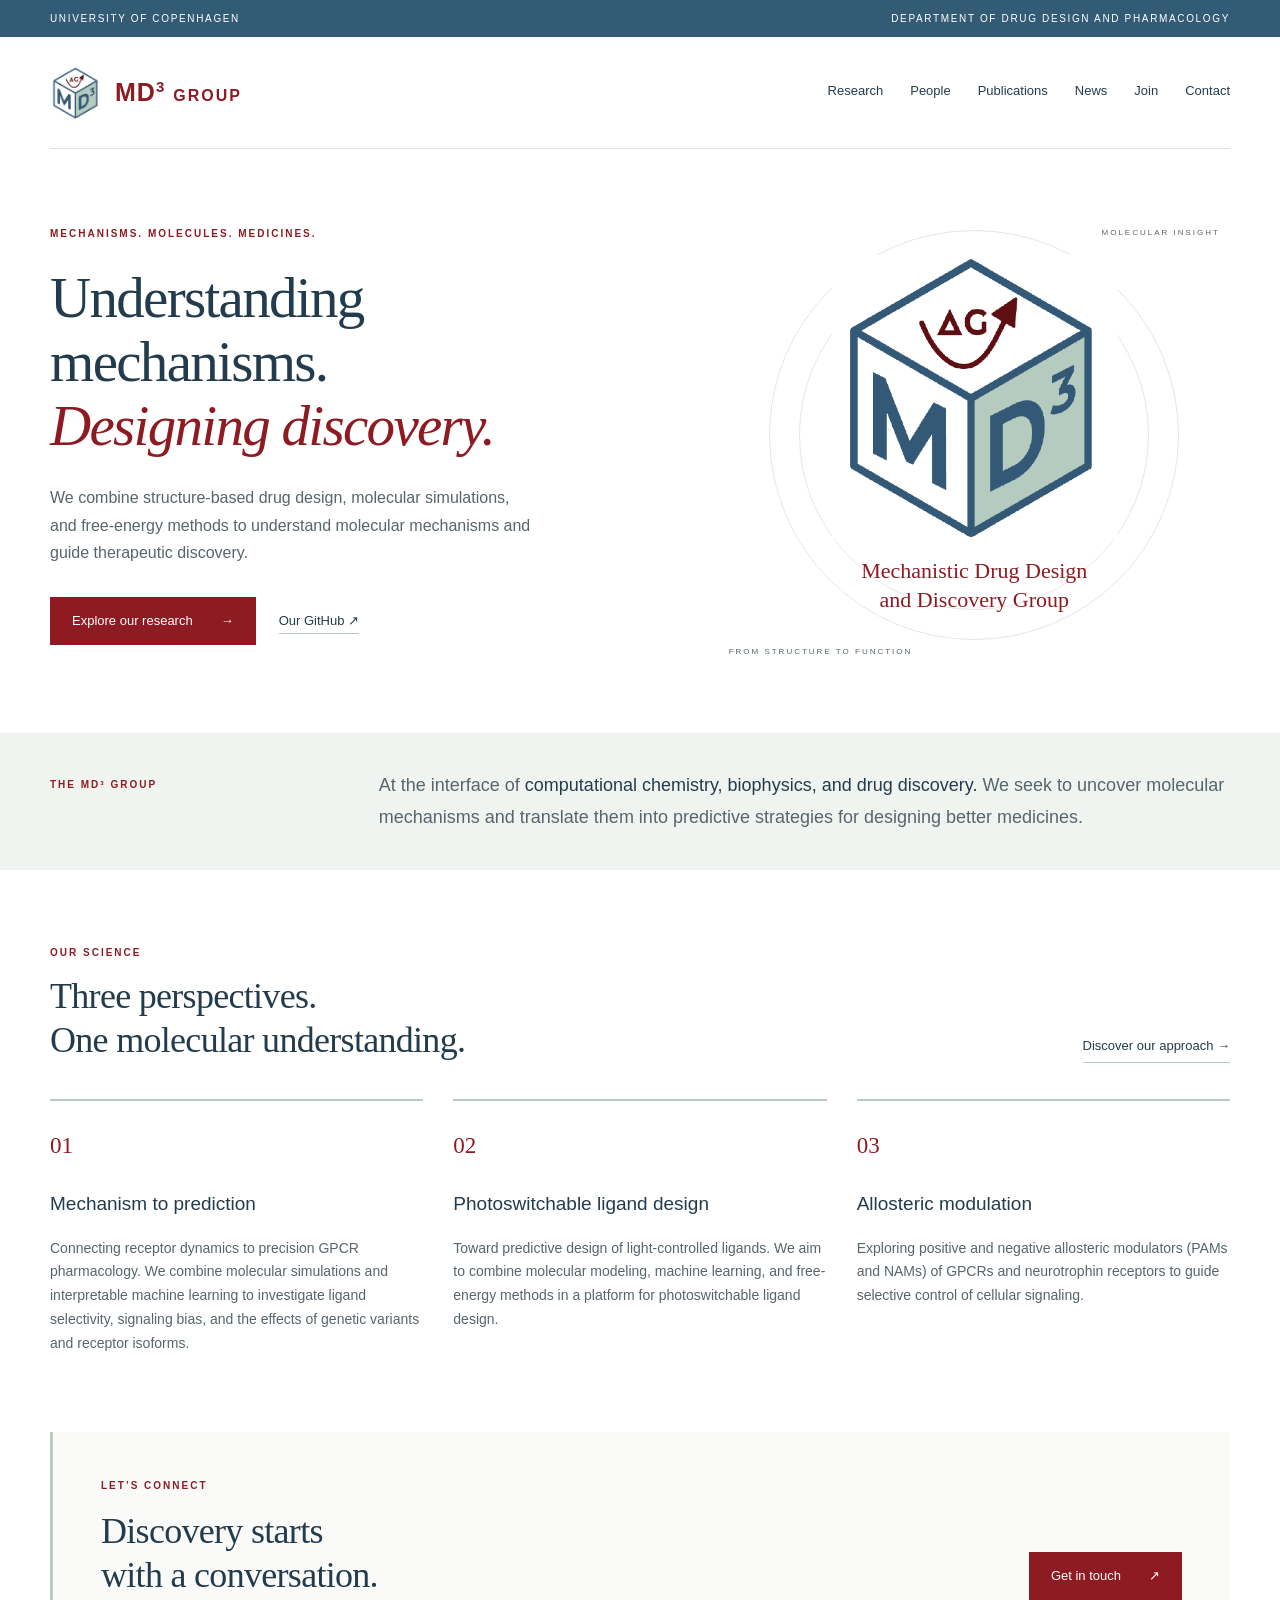
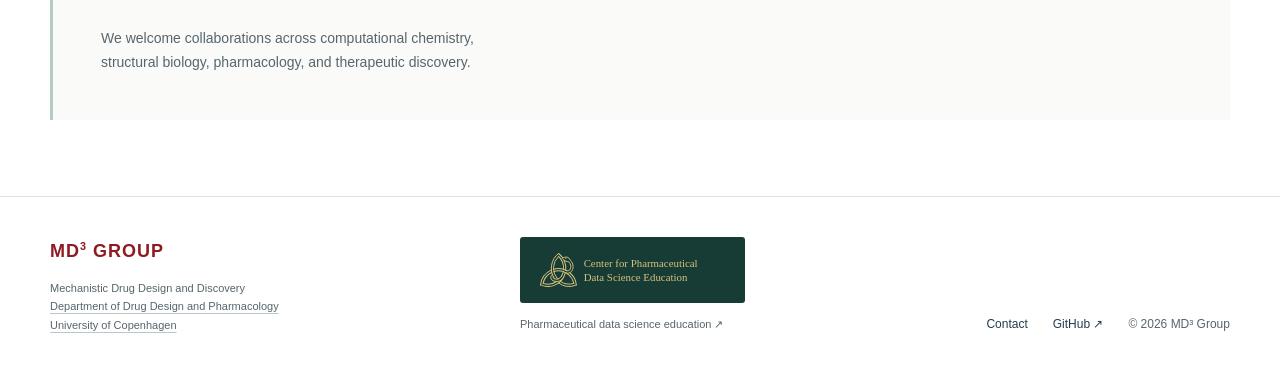
==== site/index.html @ 8dece1d6 "Initial commit" ====
<!doctype html>
<html lang="en"><head><meta charset="utf-8"><meta name="viewport" content="width=device-width, initial-scale=1">
<title>Home | MD³ Group</title><meta name="description" content="We combine structure-based drug design, molecular simulations, and free-energy methods to understand molecular mechanisms and guide therapeutic discovery.">
<meta name="theme-color" content="#345b76"><meta property="og:title" content="Home | MD³ Group"><meta property="og:description" content="We combine structure-based drug design, molecular simulations, and free-energy methods to understand molecular mechanisms and guide therapeutic discovery.">
<link rel="icon" href="assets/md3-logo.png"><link rel="stylesheet" href="assets/style.css"><script defer src="assets/main.js"></script></head>
<body><a class="skip" href="#main">Skip to content</a><div class="institution-bar"><div class="container"><a href="https://www.ku.dk/en">UNIVERSITY OF COPENHAGEN</a> <span><a href="https://drug.ku.dk/">DEPARTMENT OF DRUG DESIGN AND PHARMACOLOGY</a></span></div></div>
<header class="container header"><a class="brand" href="index.html" aria-label="MD³ Group home"><img src="assets/md3-logo.png" width="52" height="52" alt=""><span>MD<sup>3</sup> <b>GROUP</b></span></a>
<button class="menu-toggle" aria-expanded="false" aria-controls="navigation">Menu <span aria-hidden="true">☰</span></button><nav id="navigation" aria-label="Main navigation"><a href="research.html" >Research</a><a href="people.html" >People</a><a href="publications.html" >Publications</a><a href="news.html" >News</a><a href="join.html" >Join</a><a href="contact.html" >Contact</a></nav></header>
<main id="main"><section class="container hero"><div class="hero-copy"><p class="eyebrow">MECHANISMS. MOLECULES. MEDICINES.</p><h1>Understanding<br>mechanisms.<br><em>Designing discovery.</em></h1><p class="hero-description">We combine structure-based drug design, molecular simulations, and free-energy methods to understand molecular mechanisms and guide therapeutic discovery.</p><a class="button" href="research.html">Explore our research <span aria-hidden="true">→</span></a><a class="text-link" href="https://github.com/mdcubed">Our GitHub ↗</a></div><figure class="hero-art"><div class="orbit orbit-one"></div><div class="orbit orbit-two"></div><span class="art-label top-label">MOLECULAR INSIGHT</span><img src="assets/md3-logo.png" alt="MD³ cube logo with a free-energy curve" width="460" height="460"><figcaption>Mechanistic Drug Design<br>and Discovery Group</figcaption><span class="art-label bottom-label">FROM STRUCTURE TO FUNCTION</span></figure></section>
<section class="about-strip"><div class="container about-inner"><p class="eyebrow">THE MD³ GROUP</p><p>At the interface of <strong>computational chemistry, biophysics, and drug discovery.</strong> We seek to uncover molecular mechanisms and translate them into predictive strategies for designing better medicines.</p></div></section>
<section class="container section"><div class="section-heading"><div><p class="eyebrow">OUR SCIENCE</p><h2>Three perspectives.<br>One molecular understanding.</h2></div><a class="text-link" href="research.html">Discover our approach →</a></div><div class="research-grid"><article class="research-card"><span class="number">01</span><h3>Mechanism to prediction</h3><p>Connecting receptor dynamics to precision GPCR pharmacology. We combine molecular simulations and interpretable machine learning to investigate ligand selectivity, signaling bias, and the effects of genetic variants and receptor isoforms.</p></article><article class="research-card"><span class="number">02</span><h3>Photoswitchable ligand design</h3><p>Toward predictive design of light-controlled ligands. We aim to combine molecular modeling, machine learning, and free-energy methods in a platform for photoswitchable ligand design.</p></article><article class="research-card"><span class="number">03</span><h3>Allosteric modulation</h3><p>Exploring positive and negative allosteric modulators (PAMs and NAMs) of GPCRs and neurotrophin receptors to guide selective control of cellular signaling.</p></article></div></section>
<section class="container collaboration"><div><p class="eyebrow">LET’S CONNECT</p><h2>Discovery starts<br>with a conversation.</h2><p>We welcome collaborations across computational chemistry,<br class="desktop"> structural biology, pharmacology, and therapeutic discovery.</p></div><a class="button" href="mailto:mdcubed.ucph@gmail.com">Get in touch <span aria-hidden="true">↗</span></a></section></main><footer><div class="container footer-inner"><div><a class="footer-brand" href="index.html">MD<sup>3</sup> GROUP</a><p>Mechanistic Drug Design and Discovery<br><a href="https://drug.ku.dk/">Department of Drug Design and Pharmacology</a><br><a href="https://www.ku.dk/en">University of Copenhagen</a></p></div><div class="footer-community"><a class="cpdse-logo" href="https://cpdse.dk/"><img src="assets/cpdse-logo.svg" alt="CPDSE — Center for Pharmaceutical Data Science Education" loading="lazy"></a><a class="community-link" href="https://cpdse.dk/">Pharmaceutical data science education ↗</a></div><div class="footer-links"><a href="contact.html">Contact</a><a href="https://github.com/mdcubed">GitHub ↗</a><span>© 2026 MD³ Group</span></div></div></footer></body></html>
---- site/assets/style.css ----
:root{--navy:#345b76;--ink:#233c4d;--red:#8e1b22;--sage:#b6cbc1;--paper:#fafbf9;--muted:#57656c;--line:#dce2de}*{box-sizing:border-box}body{margin:0;color:var(--ink);background:#fff;font-family:Arial,Helvetica,sans-serif;font-size:16px;line-height:1.7}a{color:inherit;text-decoration:none}a:hover{color:var(--red)}a:focus-visible,button:focus-visible{outline:3px solid var(--red);outline-offset:5px}.container{width:min(1180px,calc(100% - 96px));margin:auto}.institution-bar{background:var(--navy);color:white;font-size:10px;letter-spacing:1.65px;padding:10px 0}.institution-bar .container{display:flex;justify-content:space-between}.header{display:flex;align-items:center;justify-content:space-between;min-height:112px;border-bottom:1px solid var(--line);gap:30px}.brand{display:flex;align-items:center;gap:13px;white-space:nowrap}.brand img{object-fit:contain}.brand span{font-size:25px;font-weight:700;letter-spacing:1px;color:var(--red)}.brand b{font-size:16px;letter-spacing:2px}sup{font-size:.6em}nav{display:flex;gap:27px;font-size:13px}nav a{padding:12px 0;border-bottom:2px solid transparent}nav a[aria-current=page]{border-color:var(--red);color:var(--red)}.menu-toggle{display:none}.hero{display:grid;grid-template-columns:1.2fr 1fr;align-items:center;gap:55px;padding-top:76px;padding-bottom:88px}.eyebrow{font-size:10px;font-weight:700;letter-spacing:2px;color:var(--red);text-transform:uppercase;margin:0 0 24px}h1,h2,h3,p{margin-top:0}h1{font-family:Georgia,'Times New Roman',serif;font-weight:400;line-height:1.12;font-size:57px;letter-spacing:-1.7px;margin-bottom:27px}h1 em{color:var(--red);font-weight:400}h2{font-family:Georgia,'Times New Roman',serif;font-weight:400;font-size:36px;line-height:1.22;letter-spacing:-.7px}h3{font-size:19px;line-height:1.4;font-weight:500}.hero-description{color:var(--muted);font-size:16px;max-width:490px;margin-bottom:31px}.button{display:inline-flex;align-items:center;justify-content:space-between;gap:28px;padding:13px 22px;background:var(--red);color:white;font-size:13px}.button:hover{background:#6f1319;color:#fff}.text-link{font-size:13px;border-bottom:1px solid var(--sage);padding-bottom:5px}.hero .text-link{margin-left:23px}.hero-art{margin:0;min-height:418px;position:relative;text-align:center;display:flex;flex-direction:column;align-items:center;justify-content:center}.hero-art img{width:285px;height:285px;object-fit:contain;z-index:1}.hero-art figcaption{font-family:Georgia,serif;color:var(--red);font-size:22px;line-height:1.3;margin-top:17px;z-index:1}.orbit{position:absolute;border:1px solid #e2e9e5;border-radius:50%;width:410px;height:410px;z-index:-1}.orbit-two{width:350px;height:350px}.art-label{position:absolute;font-size:8px;letter-spacing:2px;color:var(--muted);background:white;padding:0 10px}.top-label{top:0;right:0}.bottom-label{bottom:-15px;left:0}.about-strip{background:#f0f4f1;border-top:1px solid #e9eeea;border-bottom:1px solid #e9eeea}.about-inner{display:grid;grid-template-columns:1fr 3fr;gap:45px;padding-top:36px;padding-bottom:36px;align-items:start}.about-inner .eyebrow{margin-top:6px;margin-bottom:0}.about-inner>p:last-child{margin:0;font-size:18px;line-height:1.75;color:var(--muted)}.about-inner strong{font-weight:500;color:var(--ink)}.section{padding-top:74px;padding-bottom:76px}.section-heading{display:flex;align-items:end;justify-content:space-between;gap:30px;margin-bottom:36px}.section-heading h2{margin-bottom:0}.section-heading .eyebrow{margin-bottom:14px}.research-grid{display:grid;grid-template-columns:repeat(3,1fr);gap:30px}.research-card{padding:25px 0 0;border-top:2px solid var(--sage)}.number{display:block;font-family:Georgia,serif;color:var(--red);font-size:23px;margin-bottom:26px}.research-card p{font-size:14px;color:var(--muted);margin-bottom:0}.collaboration{background:var(--paper);padding:45px 48px;display:flex;align-items:center;justify-content:space-between;gap:30px;margin-bottom:76px;border-left:3px solid var(--sage)}.collaboration .eyebrow{margin-bottom:16px}.collaboration p:last-child{font-size:14px;color:var(--muted);margin-bottom:0}.collaboration .button{flex-shrink:0}footer{border-top:1px solid var(--line);padding:39px 0}.footer-inner{display:flex;justify-content:space-between;gap:24px}.footer-brand{font-size:18px;font-weight:700;letter-spacing:1px;color:var(--red)}footer p{font-size:11px;color:var(--muted);margin:12px 0 0}.footer-links{display:flex;gap:25px;font-size:12px;align-items:end}.footer-links span{color:var(--muted)}.interior{min-height:65vh}.interior h1{max-width:820px;font-size:52px}.lead{font-size:20px;color:var(--muted);max-width:780px;margin-bottom:48px}.prose{max-width:780px;margin-top:55px}.prose h2{margin-top:40px}.prose p{color:var(--muted)}.notice{padding:32px;border-left:3px solid var(--sage);background:var(--paper);max-width:780px;margin-top:40px}.notice h2{font-size:27px}.notice p{color:var(--muted)}.publication{border-top:1px solid var(--line);padding:30px 0;max-width:850px}.publication h2{font-size:28px}.contact-grid{display:grid;grid-template-columns:1fr 1fr;gap:45px;margin-top:50px}.contact-grid .eyebrow{margin:20px 0 10px}.contact-email{font-size:21px;overflow-wrap:anywhere}.skip{position:fixed;left:16px;top:-100px;padding:10px 18px;background:white;z-index:10}.skip:focus{top:10px}@media(min-width:1450px){.hero{padding-top:100px;padding-bottom:110px}}@media(max-width:1000px){.container{width:calc(100% - 48px)}nav{gap:15px}.hero{gap:20px}h1{font-size:46px}.hero-art img{width:240px;height:240px}.orbit{width:310px;height:310px}.orbit-two{width:280px;height:280px}.hero .text-link{display:inline-block;margin:20px 0 0 15px}.hero-art figcaption{font-size:21px}.institution-bar{font-size:8px}}@media(max-width:760px){.institution-bar span{display:none}.header{min-height:90px;position:relative;flex-wrap:wrap;gap:0}.menu-toggle{display:flex;gap:16px;align-items:center;border:1px solid var(--line);background:#fff;color:var(--ink);padding:9px 12px;font:inherit;font-size:13px}nav{display:none;width:100%;padding:12px 0 20px;flex-wrap:wrap;gap:10px 24px}nav.is-open{display:flex}.hero{grid-template-columns:1fr;padding-top:48px;padding-bottom:50px;gap:42px}h1{font-size:46px}.hero-description{max-width:100%}.hero-art{min-height:350px}.hero-art img{width:240px;height:240px}.hero-art .top-label{right:10%}.hero-art .bottom-label{left:10%;bottom:0}.about-inner{grid-template-columns:1fr;gap:15px}.about-inner>p:last-child{font-size:16px}.section{padding-top:48px;padding-bottom:48px}.section-heading{display:block}.section-heading .text-link{display:inline-block;margin-top:22px}h2{font-size:31px}.research-grid{grid-template-columns:1fr;gap:30px}.number{margin-bottom:12px}.research-card{padding-top:18px}.collaboration{padding:30px 25px;display:block;margin-bottom:45px}.collaboration .button{margin-top:25px}.footer-inner{flex-direction:column}.footer-links{flex-wrap:wrap;gap:20px}.interior h1{font-size:42px}.lead{font-size:18px}.contact-grid{grid-template-columns:1fr;gap:10px}.desktop{display:none}}@media(prefers-reduced-motion:no-preference){a,button{transition:color .15s,background .15s}}
.person-profile{display:grid;grid-template-columns:1fr 1fr;gap:56px;border-top:2px solid var(--sage);padding:36px 0 44px}.person-profile h2{font-size:32px}.person-profile p{color:var(--muted)}.person-profile .eyebrow{color:var(--red);margin-bottom:14px}.person-research{background:var(--paper);padding:28px}.person-research h3{color:var(--red);font-family:Georgia,serif;font-size:25px;margin-bottom:14px}.person-research h4{font-size:17px;line-height:1.5;margin:0 0 14px}.person-research p{font-size:14px}.research-themes{margin-top:0}.research-theme{border-top:2px solid var(--sage);padding:32px 0 20px;scroll-margin-top:25px}.research-theme h2{margin-top:0}.publication-section{margin-top:54px}.publication h3{font-family:Georgia,serif;font-size:27px;line-height:1.35;margin:12px 0 20px}.publication p{font-size:14px;color:var(--muted)}.publication-note{font-size:12px;color:var(--muted)}@media(max-width:760px){.person-profile{grid-template-columns:1fr;gap:16px}.person-profile h2{font-size:29px}.person-research{padding:24px}.publication h3{font-size:24px}}

.person-photo{display:block;width:220px;max-width:100%;height:auto;margin:0 0 26px;border:1px solid var(--line);border-radius:3px}.person-research{align-self:start}.bibliometrics{max-width:640px;padding:28px;background:var(--paper);border-top:2px solid var(--sage)}.bibliometrics h2{margin-bottom:18px}.bibliometrics table{width:100%;border-collapse:collapse;text-align:left;font-size:15px}.bibliometrics caption{text-align:left;color:var(--muted);font-size:13px;padding-bottom:12px}.bibliometrics th,.bibliometrics td{padding:10px 12px;border-bottom:1px solid var(--line)}.bibliometrics thead{background:#edf2ef}.bibliometrics tbody th{font-weight:400}.bibliometrics td{font-weight:700;color:var(--red)}.bibliometrics .publication-note{margin:16px 0 12px}@media(max-width:760px){.bibliometrics{padding:20px}.person-photo{width:190px}}

.institution-bar a:hover{color:white;text-decoration:underline;text-underline-offset:3px}.institution-bar a:focus-visible{outline-color:white}.footer-community{display:flex;flex-direction:column;align-items:flex-start;justify-content:center;gap:12px}.cpdse-logo{display:block;background:#173c36;padding:16px 20px;border-radius:3px}.cpdse-logo img{display:block;width:185px;max-width:100%;height:auto}.community-link{font-size:11px;color:var(--muted)}.person-profile p a,footer p a,.contact-grid p a{text-decoration:underline;text-decoration-color:var(--sage);text-underline-offset:3px}.footer-inner{flex-wrap:wrap}.footer-links{flex-wrap:wrap}@media(max-width:760px){.footer-community{margin:8px 0}.cpdse-logo img{width:165px}}

.alumni{margin-top:35px;padding-top:35px;border-top:2px solid var(--sage)}.alumni-entry{display:grid;grid-template-columns:120px 1fr;gap:24px;padding:24px 0;border-top:1px solid var(--line)}.alumni-entry h3{margin-bottom:4px;font-size:22px}.alumni-entry p{margin-bottom:8px}.alumni-institution{color:var(--muted);font-size:14px}.alumni-entry .eyebrow{margin-top:5px}@media(max-width:760px){.alumni-entry{grid-template-columns:1fr;gap:4px}.bibliometrics th,.bibliometrics td{padding:10px 7px}}

.published-example{margin:26px 0 10px;padding:24px;border-left:3px solid var(--sage);background:var(--paper)}.published-example h3{color:var(--red);font-family:Georgia,serif;font-size:24px;margin-bottom:14px}.published-example p{font-size:15px}.published-example .text-link{overflow-wrap:anywhere}
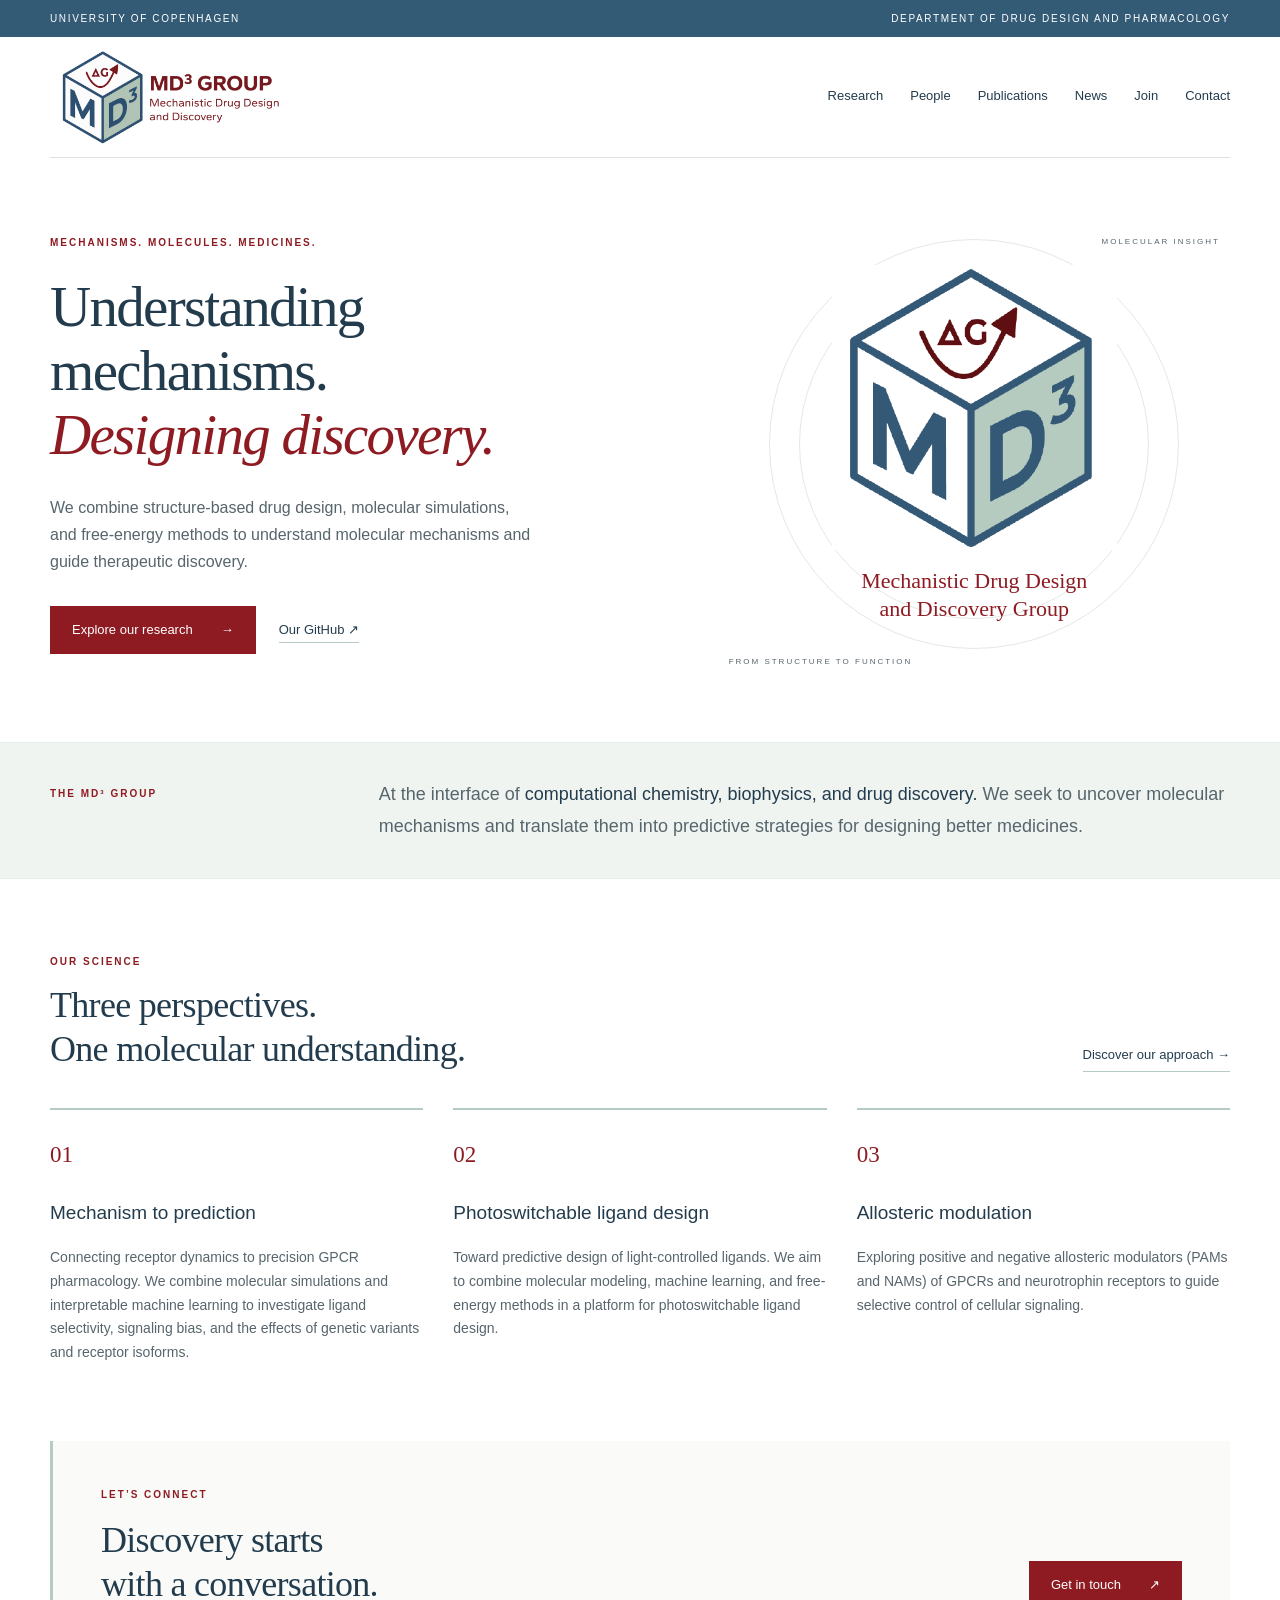
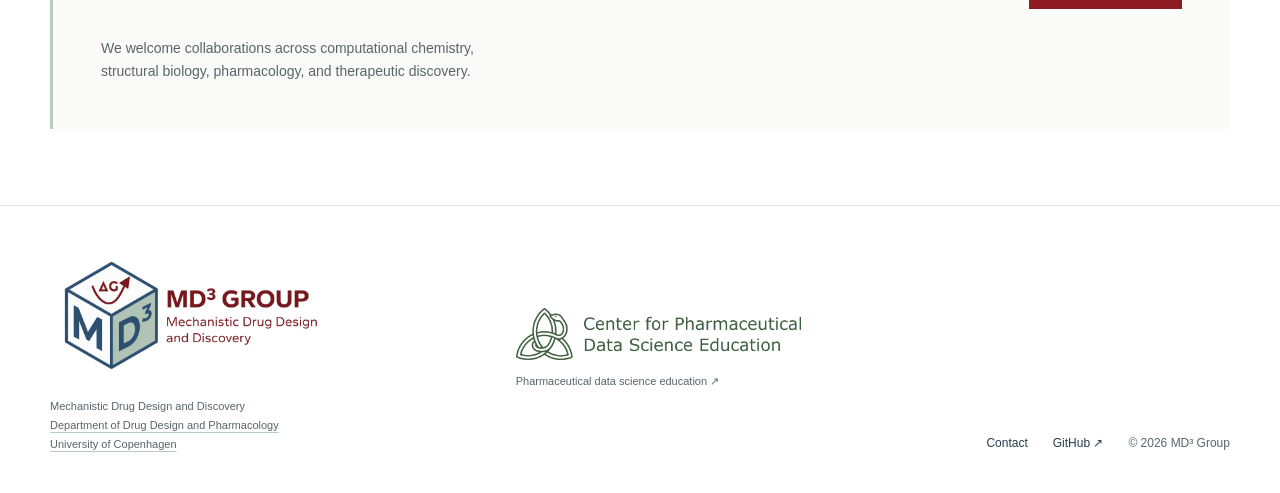
==== commit 267d3d67: "Updated layout and added receptor figure" ====
--- a/site/index.html
+++ b/site/index.html
@@ -4,9 +4,9 @@
 <meta name="theme-color" content="#345b76"><meta property="og:title" content="Home | MD³ Group"><meta property="og:description" content="We combine structure-based drug design, molecular simulations, and free-energy methods to understand molecular mechanisms and guide therapeutic discovery.">
 <link rel="icon" href="assets/md3-logo.png"><link rel="stylesheet" href="assets/style.css"><script defer src="assets/main.js"></script></head>
 <body><a class="skip" href="#main">Skip to content</a><div class="institution-bar"><div class="container"><a href="https://www.ku.dk/en">UNIVERSITY OF COPENHAGEN</a> <span><a href="https://drug.ku.dk/">DEPARTMENT OF DRUG DESIGN AND PHARMACOLOGY</a></span></div></div>
-<header class="container header"><a class="brand" href="index.html" aria-label="MD³ Group home"><img src="assets/md3-logo.png" width="52" height="52" alt=""><span>MD<sup>3</sup> <b>GROUP</b></span></a>
+<header class="container header"><a class="brand" href="index.html" aria-label="MD³ Group home"><img class="brand-lockup" src="assets/md3-name-transparent.png" width="1772" height="888" alt="MD³ Group — Mechanistic Drug Design and Discovery"></a>
 <button class="menu-toggle" aria-expanded="false" aria-controls="navigation">Menu <span aria-hidden="true">☰</span></button><nav id="navigation" aria-label="Main navigation"><a href="research.html" >Research</a><a href="people.html" >People</a><a href="publications.html" >Publications</a><a href="news.html" >News</a><a href="join.html" >Join</a><a href="contact.html" >Contact</a></nav></header>
 <main id="main"><section class="container hero"><div class="hero-copy"><p class="eyebrow">MECHANISMS. MOLECULES. MEDICINES.</p><h1>Understanding<br>mechanisms.<br><em>Designing discovery.</em></h1><p class="hero-description">We combine structure-based drug design, molecular simulations, and free-energy methods to understand molecular mechanisms and guide therapeutic discovery.</p><a class="button" href="research.html">Explore our research <span aria-hidden="true">→</span></a><a class="text-link" href="https://github.com/mdcubed">Our GitHub ↗</a></div><figure class="hero-art"><div class="orbit orbit-one"></div><div class="orbit orbit-two"></div><span class="art-label top-label">MOLECULAR INSIGHT</span><img src="assets/md3-logo.png" alt="MD³ cube logo with a free-energy curve" width="460" height="460"><figcaption>Mechanistic Drug Design<br>and Discovery Group</figcaption><span class="art-label bottom-label">FROM STRUCTURE TO FUNCTION</span></figure></section>
 <section class="about-strip"><div class="container about-inner"><p class="eyebrow">THE MD³ GROUP</p><p>At the interface of <strong>computational chemistry, biophysics, and drug discovery.</strong> We seek to uncover molecular mechanisms and translate them into predictive strategies for designing better medicines.</p></div></section>
 <section class="container section"><div class="section-heading"><div><p class="eyebrow">OUR SCIENCE</p><h2>Three perspectives.<br>One molecular understanding.</h2></div><a class="text-link" href="research.html">Discover our approach →</a></div><div class="research-grid"><article class="research-card"><span class="number">01</span><h3>Mechanism to prediction</h3><p>Connecting receptor dynamics to precision GPCR pharmacology. We combine molecular simulations and interpretable machine learning to investigate ligand selectivity, signaling bias, and the effects of genetic variants and receptor isoforms.</p></article><article class="research-card"><span class="number">02</span><h3>Photoswitchable ligand design</h3><p>Toward predictive design of light-controlled ligands. We aim to combine molecular modeling, machine learning, and free-energy methods in a platform for photoswitchable ligand design.</p></article><article class="research-card"><span class="number">03</span><h3>Allosteric modulation</h3><p>Exploring positive and negative allosteric modulators (PAMs and NAMs) of GPCRs and neurotrophin receptors to guide selective control of cellular signaling.</p></article></div></section>
-<section class="container collaboration"><div><p class="eyebrow">LET’S CONNECT</p><h2>Discovery starts<br>with a conversation.</h2><p>We welcome collaborations across computational chemistry,<br class="desktop"> structural biology, pharmacology, and therapeutic discovery.</p></div><a class="button" href="mailto:mdcubed.ucph@gmail.com">Get in touch <span aria-hidden="true">↗</span></a></section></main><footer><div class="container footer-inner"><div><a class="footer-brand" href="index.html">MD<sup>3</sup> GROUP</a><p>Mechanistic Drug Design and Discovery<br><a href="https://drug.ku.dk/">Department of Drug Design and Pharmacology</a><br><a href="https://www.ku.dk/en">University of Copenhagen</a></p></div><div class="footer-community"><a class="cpdse-logo" href="https://cpdse.dk/"><img src="assets/cpdse-logo.svg" alt="CPDSE — Center for Pharmaceutical Data Science Education" loading="lazy"></a><a class="community-link" href="https://cpdse.dk/">Pharmaceutical data science education ↗</a></div><div class="footer-links"><a href="contact.html">Contact</a><a href="https://github.com/mdcubed">GitHub ↗</a><span>© 2026 MD³ Group</span></div></div></footer></body></html>+<section class="container collaboration"><div><p class="eyebrow">LET’S CONNECT</p><h2>Discovery starts<br>with a conversation.</h2><p>We welcome collaborations across computational chemistry,<br class="desktop"> structural biology, pharmacology, and therapeutic discovery.</p></div><a class="button" href="mailto:mdcubed.ucph@gmail.com">Get in touch <span aria-hidden="true">↗</span></a></section></main><footer><div class="container footer-inner"><div><a class="footer-brand" href="index.html"><img src="assets/md3-name-transparent.png" width="1772" height="888" alt="MD³ Group — Mechanistic Drug Design and Discovery" loading="lazy"></a><p>Mechanistic Drug Design and Discovery<br><a href="https://drug.ku.dk/">Department of Drug Design and Pharmacology</a><br><a href="https://www.ku.dk/en">University of Copenhagen</a></p></div><div class="footer-community"><a class="cpdse-logo" href="https://cpdse.dk/"><img src="assets/logo_cpdse.png" alt="CPDSE — Center for Pharmaceutical Data Science Education" loading="lazy"></a><a class="community-link" href="https://cpdse.dk/">Pharmaceutical data science education ↗</a></div><div class="footer-links"><a href="contact.html">Contact</a><a href="https://github.com/mdcubed">GitHub ↗</a><span>© 2026 MD³ Group</span></div></div></footer></body></html>
--- a/site/assets/style.css
+++ b/site/assets/style.css
@@ -8,3 +8,8 @@
 .alumni{margin-top:35px;padding-top:35px;border-top:2px solid var(--sage)}.alumni-entry{display:grid;grid-template-columns:120px 1fr;gap:24px;padding:24px 0;border-top:1px solid var(--line)}.alumni-entry h3{margin-bottom:4px;font-size:22px}.alumni-entry p{margin-bottom:8px}.alumni-institution{color:var(--muted);font-size:14px}.alumni-entry .eyebrow{margin-top:5px}@media(max-width:760px){.alumni-entry{grid-template-columns:1fr;gap:4px}.bibliometrics th,.bibliometrics td{padding:10px 7px}}
 
 .published-example{margin:26px 0 10px;padding:24px;border-left:3px solid var(--sage);background:var(--paper)}.published-example h3{color:var(--red);font-family:Georgia,serif;font-size:24px;margin-bottom:14px}.published-example p{font-size:15px}.published-example .text-link{overflow-wrap:anywhere}
+
+/* Transparent institutional artwork, preserving the original typography and homepage. */
+.brand .brand-lockup{display:block;width:240px;height:auto;max-width:100%}.footer-brand{display:block;width:280px;max-width:100%}.footer-brand img{display:block;width:100%;height:auto}.footer-community{min-width:0}.cpdse-logo{background:transparent;padding:0;width:285px;max-width:100%}.cpdse-logo img{display:block;width:100%;height:auto}.footer-inner{gap:32px}.research-overview{display:grid;grid-template-columns:1.2fr 1fr;gap:60px;align-items:center;margin:30px 0 55px}.research-overview .lead{margin-bottom:28px}.receptor-figure{margin:0;max-width:340px;justify-self:end}.receptor-figure img{display:block;width:100%;height:auto;background:transparent}.receptor-figure figcaption{font-size:12px;color:var(--muted);margin-top:14px;line-height:1.6}@media(max-width:1000px){.brand .brand-lockup{width:210px}.header{gap:16px}.research-overview{gap:30px}}@media(max-width:760px){.brand .brand-lockup{width:210px}.research-overview{grid-template-columns:1fr;gap:28px}.receptor-figure{justify-self:center;width:min(100%,300px)}.cpdse-logo{width:280px}}
+@media(max-width:380px){.brand .brand-lockup{width:170px}.header{gap:10px}}
+@media(max-width:380px){.hero h1{font-size:38px}.hero-art .orbit{max-width:100%}.hero>*{min-width:0}}
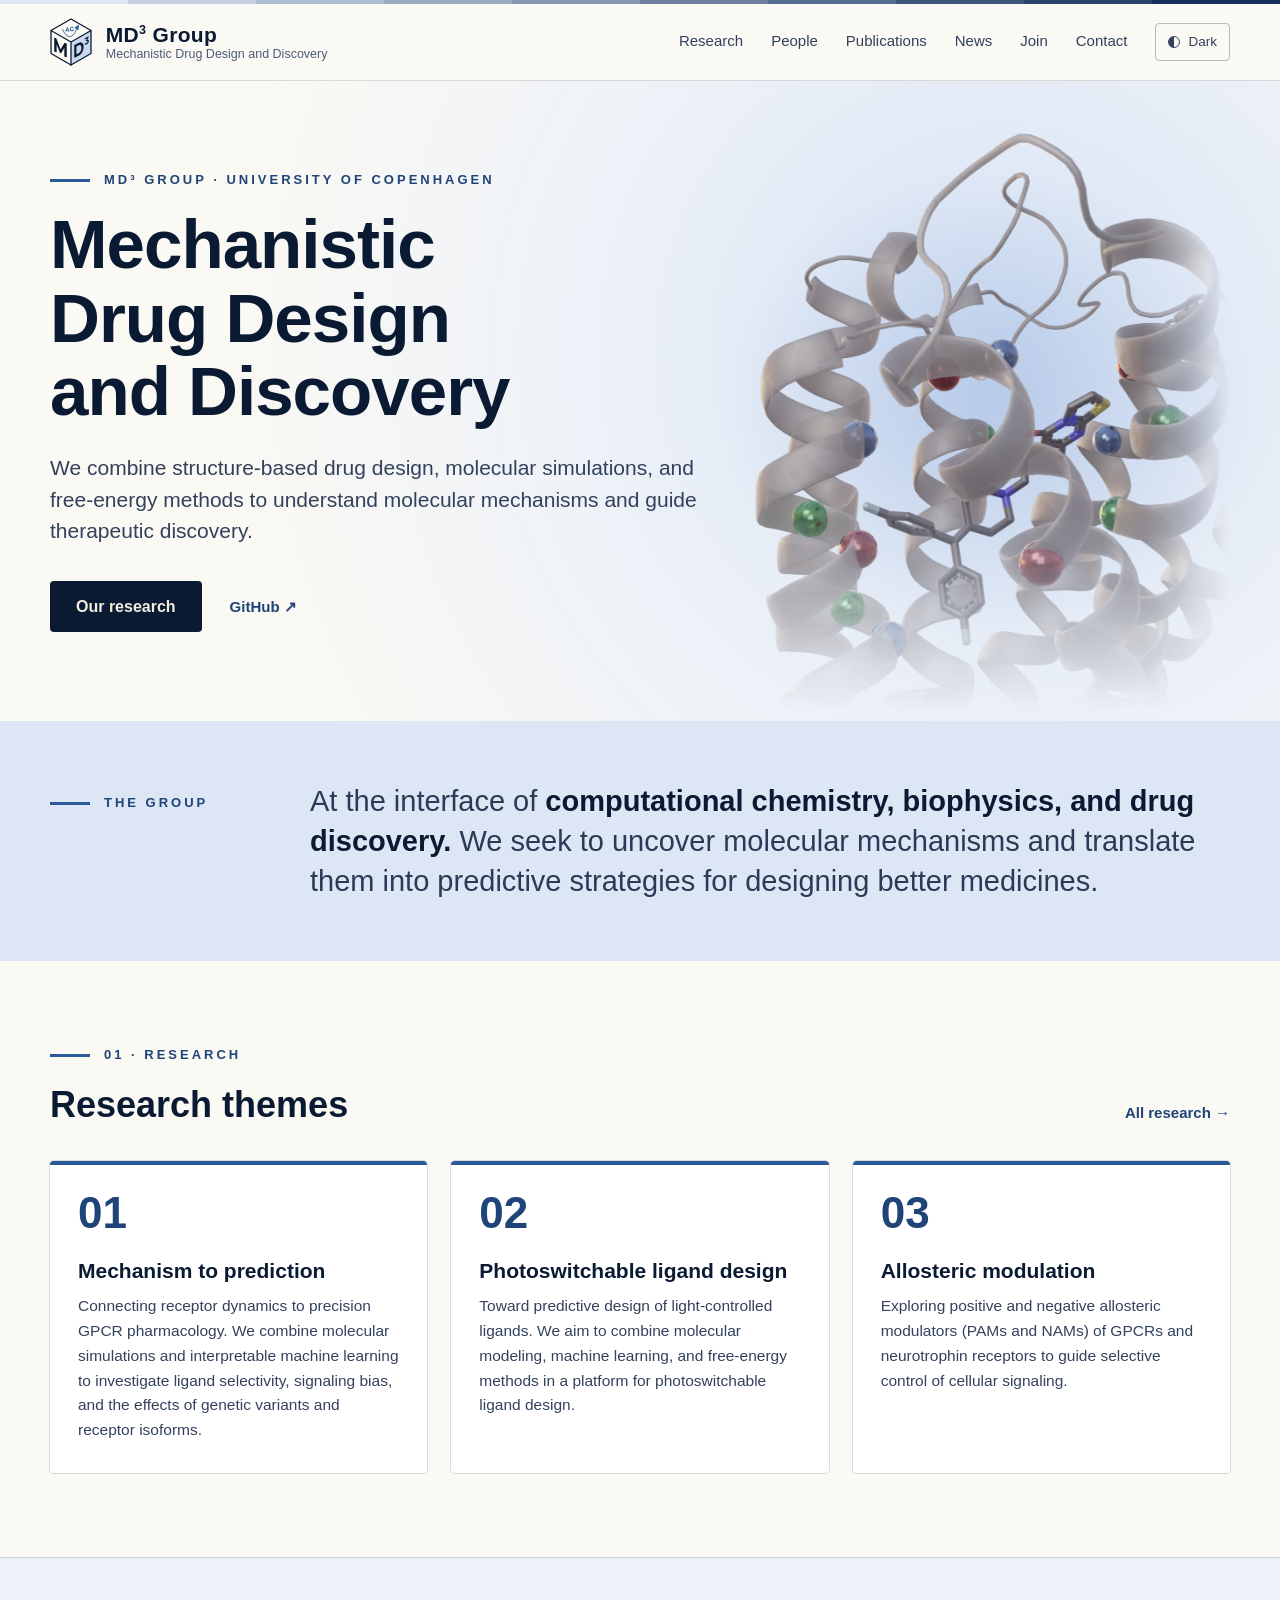
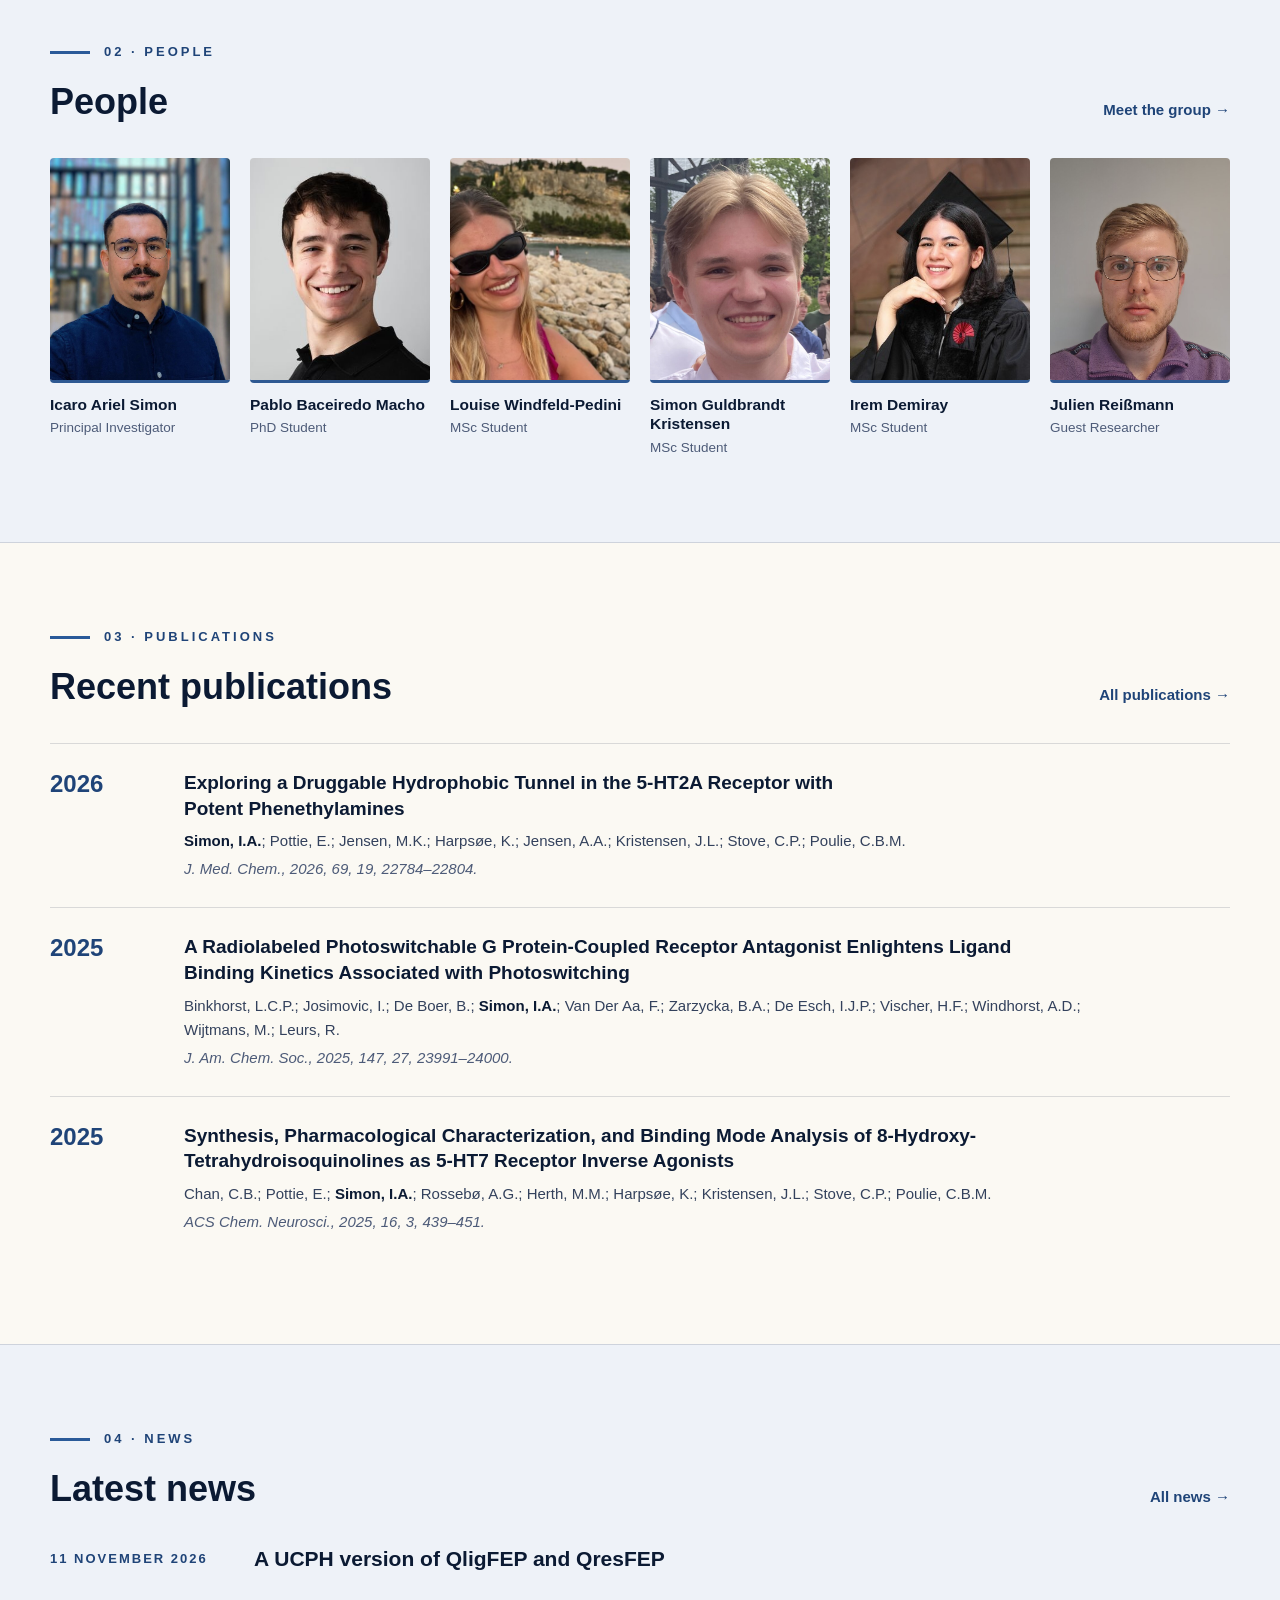
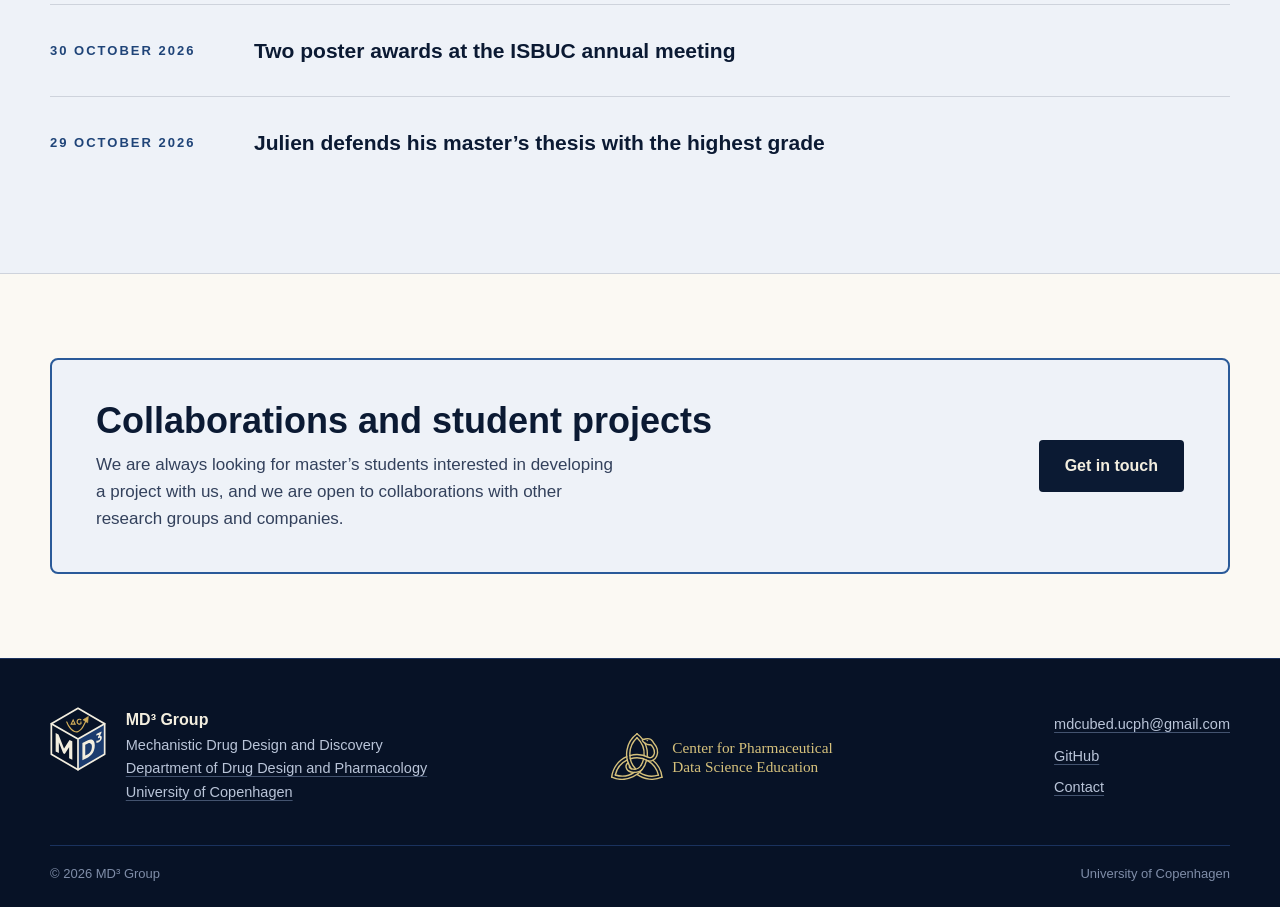
==== commit d0e76a78: "Changed the color schemes and style" ====
--- a/site/index.html
+++ b/site/index.html
@@ -1,12 +1,260 @@
 <!doctype html>
-<html lang="en"><head><meta charset="utf-8"><meta name="viewport" content="width=device-width, initial-scale=1">
-<title>Home | MD³ Group</title><meta name="description" content="We combine structure-based drug design, molecular simulations, and free-energy methods to understand molecular mechanisms and guide therapeutic discovery.">
-<meta name="theme-color" content="#345b76"><meta property="og:title" content="Home | MD³ Group"><meta property="og:description" content="We combine structure-based drug design, molecular simulations, and free-energy methods to understand molecular mechanisms and guide therapeutic discovery.">
-<link rel="icon" href="assets/md3-logo.png"><link rel="stylesheet" href="assets/style.css"><script defer src="assets/main.js"></script></head>
-<body><a class="skip" href="#main">Skip to content</a><div class="institution-bar"><div class="container"><a href="https://www.ku.dk/en">UNIVERSITY OF COPENHAGEN</a> <span><a href="https://drug.ku.dk/">DEPARTMENT OF DRUG DESIGN AND PHARMACOLOGY</a></span></div></div>
-<header class="container header"><a class="brand" href="index.html" aria-label="MD³ Group home"><img class="brand-lockup" src="assets/md3-name-transparent.png" width="1772" height="888" alt="MD³ Group — Mechanistic Drug Design and Discovery"></a>
-<button class="menu-toggle" aria-expanded="false" aria-controls="navigation">Menu <span aria-hidden="true">☰</span></button><nav id="navigation" aria-label="Main navigation"><a href="research.html" >Research</a><a href="people.html" >People</a><a href="publications.html" >Publications</a><a href="news.html" >News</a><a href="join.html" >Join</a><a href="contact.html" >Contact</a></nav></header>
-<main id="main"><section class="container hero"><div class="hero-copy"><p class="eyebrow">MECHANISMS. MOLECULES. MEDICINES.</p><h1>Understanding<br>mechanisms.<br><em>Designing discovery.</em></h1><p class="hero-description">We combine structure-based drug design, molecular simulations, and free-energy methods to understand molecular mechanisms and guide therapeutic discovery.</p><a class="button" href="research.html">Explore our research <span aria-hidden="true">→</span></a><a class="text-link" href="https://github.com/mdcubed">Our GitHub ↗</a></div><figure class="hero-art"><div class="orbit orbit-one"></div><div class="orbit orbit-two"></div><span class="art-label top-label">MOLECULAR INSIGHT</span><img src="assets/md3-logo.png" alt="MD³ cube logo with a free-energy curve" width="460" height="460"><figcaption>Mechanistic Drug Design<br>and Discovery Group</figcaption><span class="art-label bottom-label">FROM STRUCTURE TO FUNCTION</span></figure></section>
-<section class="about-strip"><div class="container about-inner"><p class="eyebrow">THE MD³ GROUP</p><p>At the interface of <strong>computational chemistry, biophysics, and drug discovery.</strong> We seek to uncover molecular mechanisms and translate them into predictive strategies for designing better medicines.</p></div></section>
-<section class="container section"><div class="section-heading"><div><p class="eyebrow">OUR SCIENCE</p><h2>Three perspectives.<br>One molecular understanding.</h2></div><a class="text-link" href="research.html">Discover our approach →</a></div><div class="research-grid"><article class="research-card"><span class="number">01</span><h3>Mechanism to prediction</h3><p>Connecting receptor dynamics to precision GPCR pharmacology. We combine molecular simulations and interpretable machine learning to investigate ligand selectivity, signaling bias, and the effects of genetic variants and receptor isoforms.</p></article><article class="research-card"><span class="number">02</span><h3>Photoswitchable ligand design</h3><p>Toward predictive design of light-controlled ligands. We aim to combine molecular modeling, machine learning, and free-energy methods in a platform for photoswitchable ligand design.</p></article><article class="research-card"><span class="number">03</span><h3>Allosteric modulation</h3><p>Exploring positive and negative allosteric modulators (PAMs and NAMs) of GPCRs and neurotrophin receptors to guide selective control of cellular signaling.</p></article></div></section>
-<section class="container collaboration"><div><p class="eyebrow">LET’S CONNECT</p><h2>Discovery starts<br>with a conversation.</h2><p>We welcome collaborations across computational chemistry,<br class="desktop"> structural biology, pharmacology, and therapeutic discovery.</p></div><a class="button" href="mailto:mdcubed.ucph@gmail.com">Get in touch <span aria-hidden="true">↗</span></a></section></main><footer><div class="container footer-inner"><div><a class="footer-brand" href="index.html"><img src="assets/md3-name-transparent.png" width="1772" height="888" alt="MD³ Group — Mechanistic Drug Design and Discovery" loading="lazy"></a><p>Mechanistic Drug Design and Discovery<br><a href="https://drug.ku.dk/">Department of Drug Design and Pharmacology</a><br><a href="https://www.ku.dk/en">University of Copenhagen</a></p></div><div class="footer-community"><a class="cpdse-logo" href="https://cpdse.dk/"><img src="assets/logo_cpdse.png" alt="CPDSE — Center for Pharmaceutical Data Science Education" loading="lazy"></a><a class="community-link" href="https://cpdse.dk/">Pharmaceutical data science education ↗</a></div><div class="footer-links"><a href="contact.html">Contact</a><a href="https://github.com/mdcubed">GitHub ↗</a><span>© 2026 MD³ Group</span></div></div></footer></body></html>+<html lang="en" data-theme="light">
+<head>
+  <meta charset="utf-8">
+  <meta name="viewport" content="width=device-width, initial-scale=1">
+  <title>MD³ Group — Mechanistic Drug Design and Discovery</title>
+  <meta name="description" content="We combine structure-based drug design, molecular simulations, and free-energy methods to understand molecular mechanisms and guide therapeutic discovery.">
+  <meta name="theme-color" content="#0B1A33">
+  <meta property="og:title" content="Mechanistic Drug Design and Discovery | MD³ Group">
+  <meta property="og:description" content="We combine structure-based drug design, molecular simulations, and free-energy methods to understand molecular mechanisms and guide therapeutic discovery.">
+  <script>
+    /* Light is the default (data-theme on <html>); a visitor who picked the dark theme keeps it.
+       To make dark the default instead, swap 'light' and 'dark' here and on the <html> tag. */
+    try {
+      document.documentElement.dataset.theme = localStorage.getItem('theme') === 'dark' ? 'dark' : 'light';
+    } catch (e) {}
+  </script>
+  <link rel="icon" type="image/svg+xml" href="assets/logo/md3-mark-solid.svg">
+  <link rel="stylesheet" href="assets/style.css">
+  <script defer src="assets/main.js"></script>
+</head>
+<body class="page-home">
+  <a class="skip" href="#main">Skip to content</a>
+
+  <div class="ramp" aria-hidden="true"><span></span><span></span><span></span><span></span><span></span><span></span><span></span><span></span><span></span><span></span></div>
+
+  <header class="site-header">
+    <div class="container header-inner">
+      <a class="brand" href="index.html" aria-label="MD³ Group home">
+        <img class="only-dark" src="assets/logo/md3-mark-dark.svg" width="624" height="716" alt="">
+        <img class="only-light" src="assets/logo/md3-mark-blue.svg" width="624" height="716" alt="">
+        <span class="brand-text">
+          <span class="brand-name">MD<sup>3</sup> Group</span>
+          <span class="brand-sub">Mechanistic Drug Design and Discovery</span>
+        </span>
+      </a>
+      <button class="theme-toggle" type="button" hidden></button>
+      <button class="menu-toggle" aria-expanded="false" aria-controls="navigation">Menu</button>
+      <nav id="navigation" aria-label="Main navigation">
+        <a href="research.html">Research</a>
+        <a href="people.html">People</a>
+        <a href="publications.html">Publications</a>
+        <a href="news.html">News</a>
+        <a href="join.html">Join</a>
+        <a href="contact.html">Contact</a>
+      </nav>
+    </div>
+  </header>
+
+  <main id="main">
+<section class="hero">
+  <div class="container hero-inner">
+    <div class="hero-copy">
+      <p class="eyebrow">MD³ Group · University of Copenhagen</p>
+      <h1>Mechanistic Drug Design and Discovery</h1>
+      <p class="lead">We combine structure-based drug design, molecular simulations, and free-energy methods to understand molecular mechanisms and guide therapeutic discovery.</p>
+      <div class="actions">
+        <a class="button" href="research.html">Our research</a>
+        <a class="link-arrow" href="https://github.com/mdcubed">GitHub</a>
+      </div>
+    </div>
+    <figure class="hero-figure">
+      <img src="assets/receptor.webp" alt="Molecular rendering of a receptor with its transmembrane helices, a bound ligand, and highlighted residues" width="1100" height="1412">
+    </figure>
+  </div>
+</section>
+
+<section class="cream">
+  <div class="container statement">
+    <p class="eyebrow">The group</p>
+    <div class="statement-text"><p>At the interface of <strong>computational chemistry, biophysics, and drug discovery.</strong> We seek to uncover molecular mechanisms and translate them into predictive strategies for designing better medicines.</p></div>
+  </div>
+</section>
+
+<section class="section">
+  <div class="container">
+    <div class="section-head">
+      <div>
+        <p class="eyebrow">01 · Research</p>
+        <h2>Research themes</h2>
+      </div>
+      <a class="link-arrow" href="research.html">All research</a>
+    </div>
+    <div class="cards">
+      <a class="card" href="research.html#mechanism-to-prediction">
+        <span class="card-number">01</span>
+        <h3>Mechanism to prediction</h3>
+        <p>Connecting receptor dynamics to precision GPCR pharmacology. We combine molecular simulations and interpretable machine learning to investigate ligand selectivity, signaling bias, and the effects of genetic variants and receptor isoforms.</p>
+      </a>
+      <a class="card" href="research.html#photoswitchable-ligand-design">
+        <span class="card-number">02</span>
+        <h3>Photoswitchable ligand design</h3>
+        <p>Toward predictive design of light-controlled ligands. We aim to combine molecular modeling, machine learning, and free-energy methods in a platform for photoswitchable ligand design.</p>
+      </a>
+      <a class="card" href="research.html#allosteric-modulation">
+        <span class="card-number">03</span>
+        <h3>Allosteric modulation</h3>
+        <p>Exploring positive and negative allosteric modulators (PAMs and NAMs) of GPCRs and neurotrophin receptors to guide selective control of cellular signaling.</p>
+      </a>
+    </div>
+  </div>
+</section>
+
+<section class="section section-alt">
+  <div class="container">
+    <div class="section-head">
+      <div>
+        <p class="eyebrow">02 · People</p>
+        <h2>People</h2>
+      </div>
+      <a class="link-arrow" href="people.html">Meet the group</a>
+    </div>
+    <ul class="faces">
+      <li>
+        <a href="people.html#icaro-simon">
+          <img src="assets/people/icaro-simon.jpg" alt="" loading="lazy">
+          <span class="face-name">Icaro Ariel Simon</span>
+          <span class="face-role">Principal Investigator</span>
+        </a>
+      </li>
+      <li>
+        <a href="people.html#pablo-baceiredo-macho">
+          <img src="assets/people/pablo-baceiredo-macho.jpg" alt="" loading="lazy">
+          <span class="face-name">Pablo Baceiredo Macho</span>
+          <span class="face-role">PhD Student</span>
+        </a>
+      </li>
+      <li>
+        <a href="people.html#louise-windfeld-pedini">
+          <img src="assets/people/louise-windfeld-pedini.jpg" alt="" loading="lazy">
+          <span class="face-name">Louise Windfeld-Pedini</span>
+          <span class="face-role">MSc Student</span>
+        </a>
+      </li>
+      <li>
+        <a href="people.html#simon-guldbrandt-kristensen">
+          <img src="assets/people/simon-guldbrandt-kristensen.jpg" alt="" loading="lazy">
+          <span class="face-name">Simon Guldbrandt Kristensen</span>
+          <span class="face-role">MSc Student</span>
+        </a>
+      </li>
+      <li>
+        <a href="people.html#irem-demiray">
+          <img src="assets/people/irem-demiray.jpeg" alt="" loading="lazy">
+          <span class="face-name">Irem Demiray</span>
+          <span class="face-role">MSc Student</span>
+        </a>
+      </li>
+      <li>
+        <a href="people.html#julien-reissmann">
+          <img src="assets/people/julien-reissmann.jpg" alt="" loading="lazy">
+          <span class="face-name">Julien Reißmann</span>
+          <span class="face-role">Guest Researcher</span>
+        </a>
+      </li>
+    </ul>
+  </div>
+</section>
+
+<section class="section">
+  <div class="container">
+    <div class="section-head">
+      <div>
+        <p class="eyebrow">03 · Publications</p>
+        <h2>Recent publications</h2>
+      </div>
+      <a class="link-arrow" href="publications.html">All publications</a>
+    </div>
+    <ol class="pub-list">
+<li class="pub">
+  <span class="pub-year">2026</span>
+  <div>
+    <h3><a href="https://doi.org/10.1021/acs.jmedchem.6c01973">Exploring a Druggable Hydrophobic Tunnel in the 5-HT2A Receptor with Potent Phenethylamines</a></h3>
+    <p class="pub-authors"><strong>Simon, I.A.</strong>; Pottie, E.; Jensen, M.K.; Harpsøe, K.; Jensen, A.A.; Kristensen, J.L.; Stove, C.P.; Poulie, C.B.M.</p>
+    <p class="pub-journal">J. Med. Chem., 2026, 69, 19, 22784–22804.</p>
+  </div>
+</li><li class="pub">
+  <span class="pub-year">2025</span>
+  <div>
+    <h3><a href="https://doi.org/10.1021/jacs.5c07349">A Radiolabeled Photoswitchable G Protein-Coupled Receptor Antagonist Enlightens Ligand Binding Kinetics Associated with Photoswitching</a></h3>
+    <p class="pub-authors">Binkhorst, L.C.P.; Josimovic, I.; De Boer, B.; <strong>Simon, I.A.</strong>; Van Der Aa, F.; Zarzycka, B.A.; De Esch, I.J.P.; Vischer, H.F.; Windhorst, A.D.; Wijtmans, M.; Leurs, R.</p>
+    <p class="pub-journal">J. Am. Chem. Soc., 2025, 147, 27, 23991–24000.</p>
+  </div>
+</li><li class="pub">
+  <span class="pub-year">2025</span>
+  <div>
+    <h3><a href="https://doi.org/10.1021/acschemneuro.4c00667">Synthesis, Pharmacological Characterization, and Binding Mode Analysis of 8-Hydroxy-Tetrahydroisoquinolines as 5-HT7 Receptor Inverse Agonists</a></h3>
+    <p class="pub-authors">Chan, C.B.; Pottie, E.; <strong>Simon, I.A.</strong>; Rossebø, A.G.; Herth, M.M.; Harpsøe, K.; Kristensen, J.L.; Stove, C.P.; Poulie, C.B.M.</p>
+    <p class="pub-journal">ACS Chem. Neurosci., 2025, 16, 3, 439–451.</p>
+  </div>
+</li>    </ol>
+  </div>
+</section>
+
+<section class="section section-alt">
+  <div class="container">
+    <div class="section-head">
+      <div>
+        <p class="eyebrow">04 · News</p>
+        <h2>Latest news</h2>
+      </div>
+      <a class="link-arrow" href="news.html">All news</a>
+    </div>
+    <div class="news-list">
+      <article class="news-item">
+        <p class="news-date">11 November 2026</p>
+        <div><h3><a href="news.html#2026-11-11-ucph-qligfep-qresfep">A UCPH version of QligFEP and QresFEP</a></h3></div>
+      </article>
+      <article class="news-item">
+        <p class="news-date">30 October 2026</p>
+        <div><h3><a href="news.html#2026-10-30-isbuc-poster-awards">Two poster awards at the ISBUC annual meeting</a></h3></div>
+      </article>
+      <article class="news-item">
+        <p class="news-date">29 October 2026</p>
+        <div><h3><a href="news.html#2026-10-29-julien-thesis-defence">Julien defends his master’s thesis with the highest grade</a></h3></div>
+      </article>
+    </div>
+  </div>
+</section>
+
+<section class="section">
+  <div class="container">
+    <div class="ask">
+      <div>
+        <h2>Collaborations and student projects</h2>
+        <p>We are always looking for master’s students interested in developing a project with us, and we are open to collaborations with other research groups and companies.</p>
+      </div>
+      <a class="button" href="mailto:mdcubed.ucph@gmail.com">Get in touch</a>
+    </div>
+  </div>
+</section>
+  </main>
+
+  <footer class="site-footer">
+    <div class="container footer-inner">
+      <div class="footer-about">
+        <img class="footer-mark" src="assets/logo/md3-mark-dark.svg" width="624" height="716" alt="" loading="lazy">
+        <p>
+          <strong>MD³ Group</strong><br>
+          Mechanistic Drug Design and Discovery<br>
+          <a href="https://drug.ku.dk/">Department of Drug Design and Pharmacology</a><br>
+          <a href="https://www.ku.dk/en">University of Copenhagen</a>
+        </p>
+      </div>
+      <a class="footer-partner" href="https://cpdse.dk/">
+        <img src="assets/cpdse-logo.svg" alt="CPDSE — Center for Pharmaceutical Data Science Education" loading="lazy">
+      </a>
+      <ul class="footer-links">
+        <li><a href="mailto:mdcubed.ucph@gmail.com">mdcubed.ucph@gmail.com</a></li>
+        <li><a href="https://github.com/mdcubed">GitHub</a></li>
+        <li><a href="contact.html">Contact</a></li>
+      </ul>
+    </div>
+    <div class="container footer-base">
+      <span>© 2026 MD³ Group</span>
+      <span>University of Copenhagen</span>
+    </div>
+  </footer>
+</body>
+</html>
--- a/site/assets/style.css
+++ b/site/assets/style.css
@@ -1,15 +1,500 @@
-:root{--navy:#345b76;--ink:#233c4d;--red:#8e1b22;--sage:#b6cbc1;--paper:#fafbf9;--muted:#57656c;--line:#dce2de}*{box-sizing:border-box}body{margin:0;color:var(--ink);background:#fff;font-family:Arial,Helvetica,sans-serif;font-size:16px;line-height:1.7}a{color:inherit;text-decoration:none}a:hover{color:var(--red)}a:focus-visible,button:focus-visible{outline:3px solid var(--red);outline-offset:5px}.container{width:min(1180px,calc(100% - 96px));margin:auto}.institution-bar{background:var(--navy);color:white;font-size:10px;letter-spacing:1.65px;padding:10px 0}.institution-bar .container{display:flex;justify-content:space-between}.header{display:flex;align-items:center;justify-content:space-between;min-height:112px;border-bottom:1px solid var(--line);gap:30px}.brand{display:flex;align-items:center;gap:13px;white-space:nowrap}.brand img{object-fit:contain}.brand span{font-size:25px;font-weight:700;letter-spacing:1px;color:var(--red)}.brand b{font-size:16px;letter-spacing:2px}sup{font-size:.6em}nav{display:flex;gap:27px;font-size:13px}nav a{padding:12px 0;border-bottom:2px solid transparent}nav a[aria-current=page]{border-color:var(--red);color:var(--red)}.menu-toggle{display:none}.hero{display:grid;grid-template-columns:1.2fr 1fr;align-items:center;gap:55px;padding-top:76px;padding-bottom:88px}.eyebrow{font-size:10px;font-weight:700;letter-spacing:2px;color:var(--red);text-transform:uppercase;margin:0 0 24px}h1,h2,h3,p{margin-top:0}h1{font-family:Georgia,'Times New Roman',serif;font-weight:400;line-height:1.12;font-size:57px;letter-spacing:-1.7px;margin-bottom:27px}h1 em{color:var(--red);font-weight:400}h2{font-family:Georgia,'Times New Roman',serif;font-weight:400;font-size:36px;line-height:1.22;letter-spacing:-.7px}h3{font-size:19px;line-height:1.4;font-weight:500}.hero-description{color:var(--muted);font-size:16px;max-width:490px;margin-bottom:31px}.button{display:inline-flex;align-items:center;justify-content:space-between;gap:28px;padding:13px 22px;background:var(--red);color:white;font-size:13px}.button:hover{background:#6f1319;color:#fff}.text-link{font-size:13px;border-bottom:1px solid var(--sage);padding-bottom:5px}.hero .text-link{margin-left:23px}.hero-art{margin:0;min-height:418px;position:relative;text-align:center;display:flex;flex-direction:column;align-items:center;justify-content:center}.hero-art img{width:285px;height:285px;object-fit:contain;z-index:1}.hero-art figcaption{font-family:Georgia,serif;color:var(--red);font-size:22px;line-height:1.3;margin-top:17px;z-index:1}.orbit{position:absolute;border:1px solid #e2e9e5;border-radius:50%;width:410px;height:410px;z-index:-1}.orbit-two{width:350px;height:350px}.art-label{position:absolute;font-size:8px;letter-spacing:2px;color:var(--muted);background:white;padding:0 10px}.top-label{top:0;right:0}.bottom-label{bottom:-15px;left:0}.about-strip{background:#f0f4f1;border-top:1px solid #e9eeea;border-bottom:1px solid #e9eeea}.about-inner{display:grid;grid-template-columns:1fr 3fr;gap:45px;padding-top:36px;padding-bottom:36px;align-items:start}.about-inner .eyebrow{margin-top:6px;margin-bottom:0}.about-inner>p:last-child{margin:0;font-size:18px;line-height:1.75;color:var(--muted)}.about-inner strong{font-weight:500;color:var(--ink)}.section{padding-top:74px;padding-bottom:76px}.section-heading{display:flex;align-items:end;justify-content:space-between;gap:30px;margin-bottom:36px}.section-heading h2{margin-bottom:0}.section-heading .eyebrow{margin-bottom:14px}.research-grid{display:grid;grid-template-columns:repeat(3,1fr);gap:30px}.research-card{padding:25px 0 0;border-top:2px solid var(--sage)}.number{display:block;font-family:Georgia,serif;color:var(--red);font-size:23px;margin-bottom:26px}.research-card p{font-size:14px;color:var(--muted);margin-bottom:0}.collaboration{background:var(--paper);padding:45px 48px;display:flex;align-items:center;justify-content:space-between;gap:30px;margin-bottom:76px;border-left:3px solid var(--sage)}.collaboration .eyebrow{margin-bottom:16px}.collaboration p:last-child{font-size:14px;color:var(--muted);margin-bottom:0}.collaboration .button{flex-shrink:0}footer{border-top:1px solid var(--line);padding:39px 0}.footer-inner{display:flex;justify-content:space-between;gap:24px}.footer-brand{font-size:18px;font-weight:700;letter-spacing:1px;color:var(--red)}footer p{font-size:11px;color:var(--muted);margin:12px 0 0}.footer-links{display:flex;gap:25px;font-size:12px;align-items:end}.footer-links span{color:var(--muted)}.interior{min-height:65vh}.interior h1{max-width:820px;font-size:52px}.lead{font-size:20px;color:var(--muted);max-width:780px;margin-bottom:48px}.prose{max-width:780px;margin-top:55px}.prose h2{margin-top:40px}.prose p{color:var(--muted)}.notice{padding:32px;border-left:3px solid var(--sage);background:var(--paper);max-width:780px;margin-top:40px}.notice h2{font-size:27px}.notice p{color:var(--muted)}.publication{border-top:1px solid var(--line);padding:30px 0;max-width:850px}.publication h2{font-size:28px}.contact-grid{display:grid;grid-template-columns:1fr 1fr;gap:45px;margin-top:50px}.contact-grid .eyebrow{margin:20px 0 10px}.contact-email{font-size:21px;overflow-wrap:anywhere}.skip{position:fixed;left:16px;top:-100px;padding:10px 18px;background:white;z-index:10}.skip:focus{top:10px}@media(min-width:1450px){.hero{padding-top:100px;padding-bottom:110px}}@media(max-width:1000px){.container{width:calc(100% - 48px)}nav{gap:15px}.hero{gap:20px}h1{font-size:46px}.hero-art img{width:240px;height:240px}.orbit{width:310px;height:310px}.orbit-two{width:280px;height:280px}.hero .text-link{display:inline-block;margin:20px 0 0 15px}.hero-art figcaption{font-size:21px}.institution-bar{font-size:8px}}@media(max-width:760px){.institution-bar span{display:none}.header{min-height:90px;position:relative;flex-wrap:wrap;gap:0}.menu-toggle{display:flex;gap:16px;align-items:center;border:1px solid var(--line);background:#fff;color:var(--ink);padding:9px 12px;font:inherit;font-size:13px}nav{display:none;width:100%;padding:12px 0 20px;flex-wrap:wrap;gap:10px 24px}nav.is-open{display:flex}.hero{grid-template-columns:1fr;padding-top:48px;padding-bottom:50px;gap:42px}h1{font-size:46px}.hero-description{max-width:100%}.hero-art{min-height:350px}.hero-art img{width:240px;height:240px}.hero-art .top-label{right:10%}.hero-art .bottom-label{left:10%;bottom:0}.about-inner{grid-template-columns:1fr;gap:15px}.about-inner>p:last-child{font-size:16px}.section{padding-top:48px;padding-bottom:48px}.section-heading{display:block}.section-heading .text-link{display:inline-block;margin-top:22px}h2{font-size:31px}.research-grid{grid-template-columns:1fr;gap:30px}.number{margin-bottom:12px}.research-card{padding-top:18px}.collaboration{padding:30px 25px;display:block;margin-bottom:45px}.collaboration .button{margin-top:25px}.footer-inner{flex-direction:column}.footer-links{flex-wrap:wrap;gap:20px}.interior h1{font-size:42px}.lead{font-size:18px}.contact-grid{grid-template-columns:1fr;gap:10px}.desktop{display:none}}@media(prefers-reduced-motion:no-preference){a,button{transition:color .15s,background .15s}}
-.person-profile{display:grid;grid-template-columns:1fr 1fr;gap:56px;border-top:2px solid var(--sage);padding:36px 0 44px}.person-profile h2{font-size:32px}.person-profile p{color:var(--muted)}.person-profile .eyebrow{color:var(--red);margin-bottom:14px}.person-research{background:var(--paper);padding:28px}.person-research h3{color:var(--red);font-family:Georgia,serif;font-size:25px;margin-bottom:14px}.person-research h4{font-size:17px;line-height:1.5;margin:0 0 14px}.person-research p{font-size:14px}.research-themes{margin-top:0}.research-theme{border-top:2px solid var(--sage);padding:32px 0 20px;scroll-margin-top:25px}.research-theme h2{margin-top:0}.publication-section{margin-top:54px}.publication h3{font-family:Georgia,serif;font-size:27px;line-height:1.35;margin:12px 0 20px}.publication p{font-size:14px;color:var(--muted)}.publication-note{font-size:12px;color:var(--muted)}@media(max-width:760px){.person-profile{grid-template-columns:1fr;gap:16px}.person-profile h2{font-size:29px}.person-research{padding:24px}.publication h3{font-size:24px}}
-
-.person-photo{display:block;width:220px;max-width:100%;height:auto;margin:0 0 26px;border:1px solid var(--line);border-radius:3px}.person-research{align-self:start}.bibliometrics{max-width:640px;padding:28px;background:var(--paper);border-top:2px solid var(--sage)}.bibliometrics h2{margin-bottom:18px}.bibliometrics table{width:100%;border-collapse:collapse;text-align:left;font-size:15px}.bibliometrics caption{text-align:left;color:var(--muted);font-size:13px;padding-bottom:12px}.bibliometrics th,.bibliometrics td{padding:10px 12px;border-bottom:1px solid var(--line)}.bibliometrics thead{background:#edf2ef}.bibliometrics tbody th{font-weight:400}.bibliometrics td{font-weight:700;color:var(--red)}.bibliometrics .publication-note{margin:16px 0 12px}@media(max-width:760px){.bibliometrics{padding:20px}.person-photo{width:190px}}
-
-.institution-bar a:hover{color:white;text-decoration:underline;text-underline-offset:3px}.institution-bar a:focus-visible{outline-color:white}.footer-community{display:flex;flex-direction:column;align-items:flex-start;justify-content:center;gap:12px}.cpdse-logo{display:block;background:#173c36;padding:16px 20px;border-radius:3px}.cpdse-logo img{display:block;width:185px;max-width:100%;height:auto}.community-link{font-size:11px;color:var(--muted)}.person-profile p a,footer p a,.contact-grid p a{text-decoration:underline;text-decoration-color:var(--sage);text-underline-offset:3px}.footer-inner{flex-wrap:wrap}.footer-links{flex-wrap:wrap}@media(max-width:760px){.footer-community{margin:8px 0}.cpdse-logo img{width:165px}}
-
-.alumni{margin-top:35px;padding-top:35px;border-top:2px solid var(--sage)}.alumni-entry{display:grid;grid-template-columns:120px 1fr;gap:24px;padding:24px 0;border-top:1px solid var(--line)}.alumni-entry h3{margin-bottom:4px;font-size:22px}.alumni-entry p{margin-bottom:8px}.alumni-institution{color:var(--muted);font-size:14px}.alumni-entry .eyebrow{margin-top:5px}@media(max-width:760px){.alumni-entry{grid-template-columns:1fr;gap:4px}.bibliometrics th,.bibliometrics td{padding:10px 7px}}
-
-.published-example{margin:26px 0 10px;padding:24px;border-left:3px solid var(--sage);background:var(--paper)}.published-example h3{color:var(--red);font-family:Georgia,serif;font-size:24px;margin-bottom:14px}.published-example p{font-size:15px}.published-example .text-link{overflow-wrap:anywhere}
-
-/* Transparent institutional artwork, preserving the original typography and homepage. */
-.brand .brand-lockup{display:block;width:240px;height:auto;max-width:100%}.footer-brand{display:block;width:280px;max-width:100%}.footer-brand img{display:block;width:100%;height:auto}.footer-community{min-width:0}.cpdse-logo{background:transparent;padding:0;width:285px;max-width:100%}.cpdse-logo img{display:block;width:100%;height:auto}.footer-inner{gap:32px}.research-overview{display:grid;grid-template-columns:1.2fr 1fr;gap:60px;align-items:center;margin:30px 0 55px}.research-overview .lead{margin-bottom:28px}.receptor-figure{margin:0;max-width:340px;justify-self:end}.receptor-figure img{display:block;width:100%;height:auto;background:transparent}.receptor-figure figcaption{font-size:12px;color:var(--muted);margin-top:14px;line-height:1.6}@media(max-width:1000px){.brand .brand-lockup{width:210px}.header{gap:16px}.research-overview{gap:30px}}@media(max-width:760px){.brand .brand-lockup{width:210px}.research-overview{grid-template-columns:1fr;gap:28px}.receptor-figure{justify-self:center;width:min(100%,300px)}.cpdse-logo{width:280px}}
-@media(max-width:380px){.brand .brand-lockup{width:170px}.header{gap:10px}}
-@media(max-width:380px){.hero h1{font-size:38px}.hero-art .orbit{max-width:100%}.hero>*{min-width:0}}
+/* MD³ Group — navy / gold theme.
+   Colours and type follow the group's design reference (deck palette):
+   the colours are variables below, with a dark and a light theme. */
+
+/* The fixed palette. */
+:root {
+  --navy: #0B1A33;
+  --navy-deep: #071226;
+  --navy-end: #13305C;
+  --navy-glow: #1B3B6E;
+  --cover-glow: #1C3D72;
+  --halo: #2E63B8;
+  --gold: #D4AF5A;
+  --gold-light: #E9CF8A;
+  --bronze: #8A6420;
+  --bronze-text: #74531A;   /* bronze dark enough for small text on cream */
+  --cream: #F3EEDF;
+
+  --heading-font: "Heading Greek", "Trebuchet MS", "Lucida Grande", "Lucida Sans Unicode", sans-serif;
+  --body-font: Arial, Helvetica, sans-serif;
+
+  --band-a: linear-gradient(160deg, #0B1A33 0%, #0B1A33 55%, #13305C 100%);
+  --band-b: radial-gradient(circle at 88% 12%, #1B3B6E 0%, #0B1A33 45%, #071226 100%);
+  --gutter: 48px;
+}
+
+/* Dark theme: cream and gold on navy. The footer uses these colours in both themes. */
+:root, .site-footer {
+  --bg: #0B1A33;
+  --header-bg: rgba(7, 18, 38, 0.96);
+  --hero-bg: radial-gradient(circle at 78% 42%, #1C3D72 0%, #0B1A33 45%, #071226 100%);
+  --hero-glow: rgba(46, 99, 184, 0.55);
+  --head-a: var(--band-a);
+  --head-b: var(--band-b);
+  --surface-hover: #16346A;
+  --card-line: transparent;
+  --alt-bg: var(--band-a);
+  --statement-bg: #F3EEDF;
+  --statement-label: #74531A;
+  --statement-rule: #8A6420;
+  --surface: #112A52;
+  --surface-deep: #0E2140;
+  --line: rgba(42, 78, 140, 0.55);
+  --line-strong: #2A4E8C;
+  --rule: #D4AF5A;          /* rules and borders */
+  --accent: #D4AF5A;        /* numerals, eyebrow labels */
+  --accent-soft: #E9CF8A;   /* links, subheads */
+  --link-line: rgba(212, 175, 90, 0.45);
+  --heading: #F3EEDF;
+  --text: #B9C4D8;
+  --caption: #9FB4DC;
+  --dim: #7F8DA8;
+  --button-bg: #D4AF5A;
+  --button-fg: #0B1A33;
+  --button-hover: #E9CF8A;
+}
+:root { color-scheme: dark; }
+
+/* Light theme: navy text and blue accents on cream. */
+:root[data-theme="light"] {
+  color-scheme: light;
+  --bg: #FBF9F3;
+  --header-bg: rgba(251, 249, 243, 0.96);
+  --hero-bg: radial-gradient(circle at 78% 42%, #D6E2F4 0%, #EEF2F8 40%, #FBF9F3 75%);
+  --hero-glow: rgba(46, 99, 184, 0.2);
+  --head-a: linear-gradient(160deg, #FBF9F3 0%, #FBF9F3 55%, #DCE6F5 100%);
+  --head-b: radial-gradient(circle at 88% 12%, #D6E2F4 0%, #EEF2F8 40%, #FBF9F3 75%);
+  --alt-bg: #EEF2F8;
+  --statement-bg: #DCE6F5;
+  --statement-label: #1F4478;
+  --statement-rule: #2A5A99;
+  --surface: #FFFFFF;
+  --surface-hover: #FFFFFF;
+  --surface-deep: #EEF2F8;
+  --card-line: rgba(11, 26, 51, 0.14);
+  --line: rgba(11, 26, 51, 0.14);
+  --line-strong: rgba(11, 26, 51, 0.28);
+  --rule: #2A5A99;
+  --accent: #1F4478;
+  --accent-soft: #1F4478;
+  --link-line: rgba(42, 90, 153, 0.5);
+  --heading: #0B1A33;
+  --text: #33415C;
+  --caption: #4D5B78;
+  --dim: #66728A;
+  --button-bg: #0B1A33;
+  --button-fg: #F3EEDF;
+  --button-hover: #13305C;
+}
+/* In the light theme the ramp at the top of the page runs pale blue -> navy. */
+:root[data-theme="light"] .ramp span:nth-child(1) { background: #DCE6F5; }
+:root[data-theme="light"] .ramp span:nth-child(2) { background: #C6D2E4; }
+:root[data-theme="light"] .ramp span:nth-child(3) { background: #AFBED3; }
+:root[data-theme="light"] .ramp span:nth-child(4) { background: #99A9C2; }
+:root[data-theme="light"] .ramp span:nth-child(5) { background: #8395B1; }
+:root[data-theme="light"] .ramp span:nth-child(6) { background: #6C81A0; }
+:root[data-theme="light"] .ramp span:nth-child(7) { background: #566D8F; }
+:root[data-theme="light"] .ramp span:nth-child(8) { background: #40587E; }
+:root[data-theme="light"] .ramp span:nth-child(9) { background: #29446D; }
+:root[data-theme="light"] .ramp span:nth-child(10) { background: #13305C; }
+.site-footer { color: var(--text); }
+
+/* Two versions of the logo sit in the header; show the one for the theme. */
+.only-light { display: none; }
+:root[data-theme="light"] .only-light { display: block; }
+:root[data-theme="light"] .only-dark { display: none; }
+
+/* Trebuchet's Greek letters are easy to misread (its β looks like ß), so
+   Greek in headings is taken from Arial instead. */
+@font-face {
+  font-family: "Heading Greek";
+  src: local("Arial Bold"), local("Arial-BoldMT"), local("Helvetica Bold"), local("Helvetica-Bold");
+  font-weight: 700;
+  unicode-range: U+0370-03FF;
+}
+
+*, *::before, *::after { box-sizing: border-box; }
+
+html { scroll-behavior: smooth; scroll-padding-top: 96px; }
+
+body {
+  margin: 0;
+  background: var(--bg);
+  color: var(--text);
+  font-family: var(--body-font);
+  font-size: 17px;
+  line-height: 1.6;
+  -webkit-font-smoothing: antialiased;
+}
+
+img { max-width: 100%; height: auto; }
+
+h1, h2, h3 {
+  font-family: var(--heading-font);
+  font-weight: 700;
+  color: var(--heading);
+  line-height: 1.14;
+  margin: 0;
+  text-wrap: balance;
+}
+h1 { font-size: clamp(36px, 4.6vw, 58px); letter-spacing: -0.5px; }
+h2 { font-size: clamp(27px, 3vw, 36px); }
+h3 { font-size: 21px; line-height: 1.3; }
+p { margin: 0 0 1em; }
+sup { font-size: 0.6em; line-height: 0; }
+
+a { color: var(--accent-soft); text-decoration: underline; text-decoration-color: var(--link-line); text-underline-offset: 3px; }
+a:hover { color: var(--heading); text-decoration-color: var(--rule); }
+:focus-visible { outline: 2px solid var(--rule); outline-offset: 4px; border-radius: 2px; }
+
+.container { width: min(1180px, 100% - 2 * var(--gutter)); margin-inline: auto; }
+
+.skip { position: fixed; left: 16px; top: -100px; z-index: 30; padding: 10px 18px; background: #D4AF5A; color: #0B1A33; }
+.skip:focus { top: 12px; }
+
+/* Cream -> bronze ramp: the same ten steps used for time in the group's figures. */
+.ramp { display: flex; height: 4px; }
+.ramp span { flex: 1; }
+.ramp span:nth-child(1) { background: #f3eedf; }
+.ramp span:nth-child(2) { background: #f2e7cc; }
+.ramp span:nth-child(3) { background: #f0e0b9; }
+.ramp span:nth-child(4) { background: #eed9a6; }
+.ramp span:nth-child(5) { background: #ebd293; }
+.ramp span:nth-child(6) { background: #e7cb85; }
+.ramp span:nth-child(7) { background: #e2c47a; }
+.ramp span:nth-child(8) { background: #debd6f; }
+.ramp span:nth-child(9) { background: #d9b665; }
+.ramp span:nth-child(10) { background: #d4af5a; }
+
+/* Eyebrow: short gold rule, then an uppercase label. Opens every section. */
+.eyebrow {
+  display: flex; align-items: center; gap: 14px;
+  margin: 0 0 18px;
+  color: var(--accent);
+  font-size: 13px; font-weight: 700; letter-spacing: 3px; text-transform: uppercase;
+}
+.eyebrow::before { content: ""; flex: none; width: 40px; height: 3px; background: var(--rule); }
+
+.lead { font-size: clamp(18px, 1.7vw, 21px); line-height: 1.5; color: var(--text); max-width: 62ch; }
+
+.button {
+  display: inline-block;
+  padding: 13px 26px;
+  background: var(--button-bg); color: var(--button-fg);
+  font-family: var(--heading-font); font-weight: 700; font-size: 16px;
+  text-decoration: none; border-radius: 4px;
+}
+.button:hover { background: var(--button-hover); color: var(--button-fg); }
+
+.link-arrow { font-weight: 700; font-size: 15px; white-space: nowrap; text-decoration: none; }
+.link-arrow::after { content: " \2192"; }
+.link-arrow[href^="http"]::after { content: " \2197"; }
+.link-arrow:hover { text-decoration: underline; text-decoration-color: var(--rule); }
+
+/* ------------------------------------------------------------------ header */
+
+.site-header {
+  position: sticky; top: 0; z-index: 20;
+  background: var(--header-bg);
+  -webkit-backdrop-filter: blur(10px); backdrop-filter: blur(10px);
+  border-bottom: 1px solid var(--line);
+}
+.header-inner { display: flex; align-items: center; gap: 28px; min-height: 76px; }
+
+.brand { display: flex; align-items: center; gap: 14px; margin-right: auto; text-decoration: none; color: var(--heading); }
+.brand img { width: auto; height: 48px; }
+.brand-text { display: flex; flex-direction: column; line-height: 1.2; }
+.brand-name { font-family: var(--heading-font); font-weight: 700; font-size: 21px; letter-spacing: 0.3px; }
+.brand-sub { font-size: 12.5px; color: var(--caption); }
+
+nav#navigation { display: flex; gap: 28px; }
+nav#navigation a { padding: 8px 0; color: var(--text); font-size: 15px; text-decoration: none; border-bottom: 2px solid transparent; }
+nav#navigation a:hover { color: var(--heading); }
+nav#navigation a[aria-current="page"] { color: var(--heading); border-bottom-color: var(--rule); }
+
+.theme-toggle {
+  order: 3;
+  display: inline-flex; align-items: center; gap: 8px;
+  padding: 7px 12px;
+  background: none; color: var(--text);
+  border: 1px solid var(--line-strong); border-radius: 4px;
+  font: inherit; font-size: 13.5px; cursor: pointer;
+}
+.theme-toggle:hover { color: var(--heading); border-color: var(--rule); }
+.theme-toggle::before {           /* half-filled disc */
+  content: ""; width: 12px; height: 12px; border-radius: 50%;
+  border: 1.5px solid currentColor;
+  background: linear-gradient(90deg, currentColor 50%, transparent 50%);
+}
+.theme-toggle[hidden] { display: none; }
+
+.menu-toggle {
+  display: none;
+  padding: 8px 14px;
+  background: none; color: var(--heading);
+  border: 1px solid var(--line-strong); border-radius: 4px;
+  font: inherit; font-size: 14px; cursor: pointer;
+}
+
+/* -------------------------------------------------------------------- hero */
+
+.hero {
+  background: var(--hero-bg);
+  overflow: hidden;
+}
+.hero-inner { display: grid; grid-template-columns: 1.15fr 0.85fr; gap: 48px; align-items: center; min-height: min(640px, 78vh); }
+.hero-copy { padding: 72px 0; }
+.hero h1 { font-size: clamp(40px, 5.4vw, 70px); line-height: 1.06; letter-spacing: -1px; margin-bottom: 24px; }
+.hero .lead { margin-bottom: 34px; }
+.actions { display: flex; align-items: center; flex-wrap: wrap; gap: 28px; }
+
+.hero-figure { position: relative; margin: 0; align-self: end; }
+.hero-figure::before {            /* soft glow behind the receptor render */
+  content: ""; position: absolute; inset: 8% -6% 14%;
+  background: radial-gradient(closest-side, var(--hero-glow), transparent);
+}
+.hero-figure img {
+  position: relative; display: block;
+  width: 100%; max-height: 600px; object-fit: cover; object-position: top;
+  /* fade the cropped bottom and right edges of the render into the background */
+  -webkit-mask-image: linear-gradient(#000 62%, transparent 98%), linear-gradient(to right, #000 82%, transparent);
+          mask-image: linear-gradient(#000 62%, transparent 98%), linear-gradient(to right, #000 82%, transparent);
+  -webkit-mask-composite: source-in;
+          mask-composite: intersect;
+}
+
+/* ------------------------------------------------------------ home sections */
+
+.section { padding: 84px 0; }
+.section-alt { background: var(--alt-bg); border-block: 1px solid var(--line); }
+.section-head { display: flex; align-items: flex-end; justify-content: space-between; gap: 24px; margin-bottom: 36px; }
+
+.cream { background: var(--statement-bg); color: var(--navy); }
+.statement { display: grid; grid-template-columns: 220px 1fr; gap: 40px; padding-block: 60px; align-items: start; }
+.cream .eyebrow { color: var(--statement-label); margin-top: 12px; }
+.cream .eyebrow::before { background: var(--statement-rule); }
+.statement-text p { margin: 0; font-family: var(--heading-font); font-size: clamp(21px, 2.3vw, 29px); line-height: 1.38; color: #2B3A55; max-width: 34em; }
+.statement-text strong { color: var(--navy); }
+
+.cards { display: grid; grid-template-columns: repeat(3, 1fr); gap: 24px; }
+.card {
+  display: block; padding: 26px 28px 30px;
+  background: var(--surface); border-top: 4px solid var(--rule); border-radius: 4px;
+  color: var(--text); text-decoration: none;
+  transition: background-color 0.15s, transform 0.15s;
+}
+.card:hover { background: var(--surface-hover); color: var(--text); transform: translateY(-3px); }
+.card, .tile { box-shadow: 0 0 0 1px var(--card-line); }
+.card-number { display: block; font-family: var(--heading-font); font-weight: 700; font-size: 44px; line-height: 1; color: var(--accent); margin-bottom: 22px; }
+.card h3 { margin-bottom: 10px; }
+.card p { margin: 0; font-size: 15.5px; }
+
+.faces { list-style: none; margin: 0; padding: 0; display: grid; grid-template-columns: repeat(6, 1fr); gap: 20px; }
+.faces a { display: block; text-decoration: none; color: inherit; }
+.faces img { display: block; width: 100%; aspect-ratio: 4 / 5; object-fit: cover; object-position: 50% 20%; border-radius: 4px; border-bottom: 3px solid var(--rule); margin-bottom: 12px; filter: saturate(0.9); }
+.faces a:hover img { filter: none; }
+.face-name { display: block; font-family: var(--heading-font); font-weight: 700; font-size: 15.5px; line-height: 1.25; color: var(--heading); }
+.face-role { display: block; font-size: 13.5px; color: var(--caption); margin-top: 3px; }
+
+/* The ask box: the one fully outlined box on the site. */
+.ask { display: flex; align-items: center; justify-content: space-between; gap: 36px; padding: 40px 44px; background: var(--surface-deep); border: 2px solid var(--rule); border-radius: 8px; }
+.ask h2 { margin-bottom: 10px; }
+.ask p { margin: 0; max-width: 56ch; }
+.ask .button { flex: none; }
+
+/* ------------------------------------------------------------ interior pages */
+
+.page-head { padding: 76px 0 64px; border-bottom: 1px solid var(--line); }
+.band-a { background: var(--head-a); }
+.band-b { background: var(--head-b); }
+.page-head h1 { max-width: 18em; }
+.page-head .lead { margin: 22px 0 0; }
+.page-head-split { display: grid; grid-template-columns: 1fr 280px; gap: 56px; align-items: center; }
+.head-figure { margin: -24px 0; }
+.head-figure img {
+  display: block;
+  -webkit-mask-image: linear-gradient(#000 70%, transparent), linear-gradient(to right, #000 82%, transparent);
+          mask-image: linear-gradient(#000 70%, transparent), linear-gradient(to right, #000 82%, transparent);
+  -webkit-mask-composite: source-in;
+          mask-composite: intersect;
+}
+.head-figure figcaption { margin-top: 8px; font-size: 13px; line-height: 1.45; color: var(--caption); }
+
+.page-body { padding-block: 64px 96px; }
+
+.prose { max-width: 70ch; }
+.prose > :first-child { margin-top: 0; }
+.prose > :last-child { margin-bottom: 0; }
+.prose h2 { margin: 2em 0 0.6em; font-size: 27px; }
+.prose h3 { margin: 1.8em 0 0.5em; color: var(--accent-soft); }
+.prose ul, .prose ol { padding-left: 1.2em; }
+.prose li { margin-bottom: 0.4em; }
+.prose strong { color: var(--heading); }
+.prose img { display: block; max-height: 560px; width: auto; margin-top: 1.6em; border-radius: 4px; border-bottom: 4px solid var(--rule); }
+.prose .button { margin: 6px 0 4px; }
+.prose hr { border: 0; border-top: 1px solid var(--line-strong); margin: 2.5em 0; }
+
+/* A Markdown "> quote" becomes a gold-ruled note. */
+.prose blockquote { margin: 1.8em 0; padding: 4px 0 4px 22px; border-left: 3px solid var(--rule); font-size: 16px; }
+.prose blockquote p:last-child { margin-bottom: 0; }
+
+.prose table, .alumni table { width: 100%; border-collapse: collapse; font-size: 15.5px; text-align: left; }
+.prose th, .prose td, .alumni th, .alumni td { padding: 13px 16px; vertical-align: top; }
+thead th { color: var(--accent); font-size: 12.5px; letter-spacing: 2px; text-transform: uppercase; border-bottom: 1px solid var(--rule); }
+tbody tr:nth-child(odd) { background: var(--surface-deep); }
+tbody th { color: var(--heading); font-weight: 700; }
+.table-wrap { overflow-x: auto; }
+.nowrap { white-space: nowrap; }
+
+.empty { padding: 4px 0 4px 22px; border-left: 3px solid var(--rule); color: var(--caption); max-width: 60ch; }
+
+/* research */
+.theme-index { display: grid; grid-template-columns: repeat(3, 1fr); gap: 0; margin-bottom: 24px; border-block: 1px solid var(--line-strong); }
+.theme-index a { display: flex; align-items: baseline; gap: 12px; padding: 18px 20px 18px 0; color: var(--heading); font-family: var(--heading-font); font-weight: 700; text-decoration: none; }
+.theme-index a + a { padding-left: 20px; border-left: 1px solid var(--line-strong); }
+.theme-index a:hover { color: var(--accent-soft); }
+.theme-index span { color: var(--accent); font-size: 14px; }
+
+.theme { display: grid; grid-template-columns: 150px 1fr; gap: 32px; padding: 56px 0; border-bottom: 1px solid var(--line); }
+.theme-number { font-family: var(--heading-font); font-weight: 700; font-size: 84px; line-height: 0.9; color: var(--accent); }
+.theme h2 { margin-bottom: 16px; }
+.theme-summary { font-size: 19px; line-height: 1.5; color: var(--accent-soft); max-width: 60ch; margin-bottom: 1.2em; }
+.theme-closing { border-bottom: 0; padding-bottom: 0; }
+.theme-closing .prose h2:first-child { margin-top: 0; }
+
+/* people */
+.person { display: grid; grid-template-columns: 210px 1fr 1fr; gap: 40px; align-items: start; padding: 48px 0; border-bottom: 1px solid var(--line); }
+.person:first-child { padding-top: 0; }
+.person-photo { display: block; width: 100%; aspect-ratio: 4 / 5; object-fit: cover; object-position: 50% 20%; border-radius: 4px; border-bottom: 4px solid var(--rule); }
+.person .eyebrow { margin-bottom: 12px; }
+.person h2 { font-size: 29px; margin-bottom: 16px; }
+.person-bio p { font-size: 16px; }
+.person-links { display: flex; flex-wrap: wrap; gap: 6px 24px; margin: 0; }
+.person-project { padding-left: 22px; border-left: 3px solid var(--rule); }
+.project-label { margin: 0 0 8px; color: var(--caption); font-size: 12.5px; font-weight: 700; letter-spacing: 2px; text-transform: uppercase; }
+.person-project h3 { color: var(--accent-soft); font-size: 19px; margin-bottom: 12px; }
+.person-project p { font-size: 15.5px; }
+
+.alumni { margin-top: 72px; }
+.alumni h2 { margin-bottom: 24px; }
+
+/* publications */
+.tiles { display: grid; grid-template-columns: repeat(3, 1fr); gap: 24px; max-width: 780px; }
+.tile { display: flex; flex-direction: column; padding: 22px 26px 24px; background: var(--surface); border-top: 4px solid var(--rule); border-radius: 4px; }
+.tile-value { font-family: var(--heading-font); font-weight: 700; font-size: 56px; line-height: 1.05; color: var(--accent); font-variant-numeric: tabular-nums; }
+.tile-label { color: var(--heading); font-weight: 700; margin-top: 6px; }
+.tile-note { color: var(--caption); font-size: 14px; }
+.source { margin: 16px 0 0; font-size: 14px; color: var(--dim); }
+
+.pub-section { margin-top: 72px; }
+.pub-section > h2 { margin-bottom: 8px; }
+.pub-year-group { display: grid; grid-template-columns: 110px 1fr; gap: 24px; padding-top: 28px; margin-top: 28px; border-top: 1px solid var(--line); }
+.pub-year-label { margin: 0; font-family: var(--heading-font); font-weight: 700; font-size: 30px; line-height: 1.1; color: var(--accent); position: sticky; top: 100px; align-self: start; }
+
+.pub-list { list-style: none; margin: 0; padding: 0; }
+.pub { display: grid; grid-template-columns: 110px 1fr; gap: 24px; padding: 26px 0; border-top: 1px solid var(--line); }
+.pub-list-grouped .pub { display: block; padding: 0 0 28px; border: 0; }
+.pub-list-grouped .pub:last-child { padding-bottom: 0; }
+.pub-list-grouped .pub-year { display: none; }
+.pub-year { font-family: var(--heading-font); font-weight: 700; font-size: 24px; color: var(--accent); line-height: 1.2; }
+.pub h3 { font-size: 19px; line-height: 1.35; max-width: 46em; margin-bottom: 8px; text-wrap: pretty; }
+.pub h3 a { color: var(--heading); text-decoration: none; }
+.pub h3 a:hover { color: var(--accent-soft); text-decoration: underline; text-decoration-color: var(--rule); }
+.pub p { margin: 0; max-width: 60em; }
+.pub-authors { font-size: 15px; }
+.pub-authors strong { color: var(--heading); }
+.pub-journal { font-size: 15px; font-style: italic; color: var(--caption); margin-top: 4px !important; }
+.pub-note { font-size: 13.5px; color: var(--dim); margin-top: 6px !important; }
+.tag { display: inline-block; margin-left: 8px; padding: 1px 8px; border: 1px solid var(--rule); border-radius: 3px; color: var(--accent); font-size: 11.5px; font-style: normal; font-weight: 700; letter-spacing: 1.5px; text-transform: uppercase; vertical-align: 1px; }
+
+/* news */
+.news-item { display: grid; grid-template-columns: 180px 1fr; gap: 24px; padding: 32px 0; border-top: 1px solid var(--line); }
+.news-item:first-child { border-top: 0; padding-top: 0; }
+.news-date { margin: 4px 0 0; color: var(--accent); font-size: 13px; font-weight: 700; letter-spacing: 2px; text-transform: uppercase; }
+.news-item h2 { font-size: 26px; margin-bottom: 12px; }
+.news-item h3 a { color: var(--heading); text-decoration: none; }
+.news-item h3 a:hover { color: var(--accent-soft); }
+
+/* ------------------------------------------------------------------ footer */
+
+.site-footer { background: var(--navy-deep); border-top: 1px solid var(--line); font-size: 14.5px; }
+.footer-inner { display: grid; grid-template-columns: 1.3fr 1fr auto; gap: 48px; align-items: center; padding-block: 48px 40px; }
+.footer-about { display: flex; gap: 20px; align-items: flex-start; }
+.footer-mark { width: auto; height: 64px; flex: none; }
+.footer-about p { margin: 0; line-height: 1.65; }
+.footer-about strong { color: var(--heading); font-family: var(--heading-font); font-size: 16px; }
+.site-footer a { color: var(--text); text-decoration-color: rgba(159, 180, 220, 0.4); }
+.site-footer a:hover { color: var(--heading); }
+.footer-partner img { display: block; width: 260px; }
+.footer-links { list-style: none; margin: 0; padding: 0; display: grid; gap: 8px; }
+.footer-base { display: flex; justify-content: space-between; gap: 16px; padding-block: 18px 22px; border-top: 1px solid var(--line); color: var(--dim); font-size: 13px; }
+
+/* -------------------------------------------------------------- responsive */
+
+@media (max-width: 1000px) {
+  :root { --gutter: 28px; }
+  .brand-sub { display: none; }
+  nav#navigation { gap: 20px; }
+  .cards { grid-template-columns: 1fr; }
+  .faces { grid-template-columns: repeat(3, 1fr); gap: 24px 20px; }
+  .person { grid-template-columns: 180px 1fr; }
+  .person-project { grid-column: 2; }
+  .footer-inner { grid-template-columns: 1fr 1fr; }
+  .page-head-split { grid-template-columns: 1fr 220px; gap: 32px; }
+}
+
+@media (max-width: 760px) {
+  :root { --gutter: 20px; }
+  body { font-size: 16.5px; }
+  .header-inner { flex-wrap: wrap; min-height: 68px; gap: 0 10px; }
+  .theme-toggle { order: 0; }
+  .brand img { height: 42px; }
+  .menu-toggle { display: block; }
+  nav#navigation { display: none; width: 100%; flex-direction: column; gap: 0; padding: 4px 0 14px; }
+  nav#navigation.is-open { display: flex; }
+  nav#navigation a { padding: 11px 0; border-bottom: 1px solid var(--line); }
+  nav#navigation a[aria-current="page"] { color: var(--accent-soft); border-bottom-color: var(--line); }
+
+  .hero-inner { grid-template-columns: 1fr; gap: 0; min-height: 0; }
+  .hero-copy { padding: 52px 0 28px; }
+  .hero-figure { max-width: 340px; margin-inline: auto; }
+  .hero-figure img { max-height: 340px; }
+
+  .section { padding: 56px 0; }
+  .section-head { flex-direction: column; align-items: flex-start; gap: 14px; margin-bottom: 28px; }
+  .statement { grid-template-columns: 1fr; gap: 6px; padding-block: 44px; }
+  .faces { grid-template-columns: repeat(2, 1fr); }
+  .ask { flex-direction: column; align-items: flex-start; padding: 28px 24px; gap: 24px; }
+
+  .page-head { padding: 48px 0 40px; }
+  .page-head-split { grid-template-columns: 1fr; }
+  .head-figure { display: none; }
+  .page-body { padding-block: 44px 64px; }
+
+  .theme-index { grid-template-columns: 1fr; }
+  .theme-index a, .theme-index a + a { padding: 13px 0; border-left: 0; }
+  .theme-index a + a { border-top: 1px solid var(--line-strong); }
+  .theme { grid-template-columns: 1fr; gap: 10px; padding: 40px 0; }
+  .theme-number { font-size: 52px; }
+
+  .person { grid-template-columns: 1fr; gap: 22px; padding: 40px 0; }
+  .person-photo { max-width: 200px; }
+  .person-project { grid-column: auto; }
+
+  .tiles { grid-template-columns: 1fr; gap: 14px; }
+  .tile { flex-direction: row; flex-wrap: wrap; align-items: baseline; gap: 4px 14px; padding: 16px 20px; }
+  .tile-value { font-size: 40px; }
+  .pub-year-group, .pub, .news-item { grid-template-columns: 1fr; gap: 8px; }
+  .pub-year-label { position: static; font-size: 26px; }
+
+  .footer-inner { grid-template-columns: 1fr; gap: 32px; padding-block: 40px 32px; }
+  .footer-partner img { width: 220px; }
+  .footer-base { flex-direction: column; gap: 4px; }
+}
+
+@media (prefers-reduced-motion: reduce) {
+  html { scroll-behavior: auto; }
+  .card { transition: none; }
+  .card:hover { transform: none; }
+}
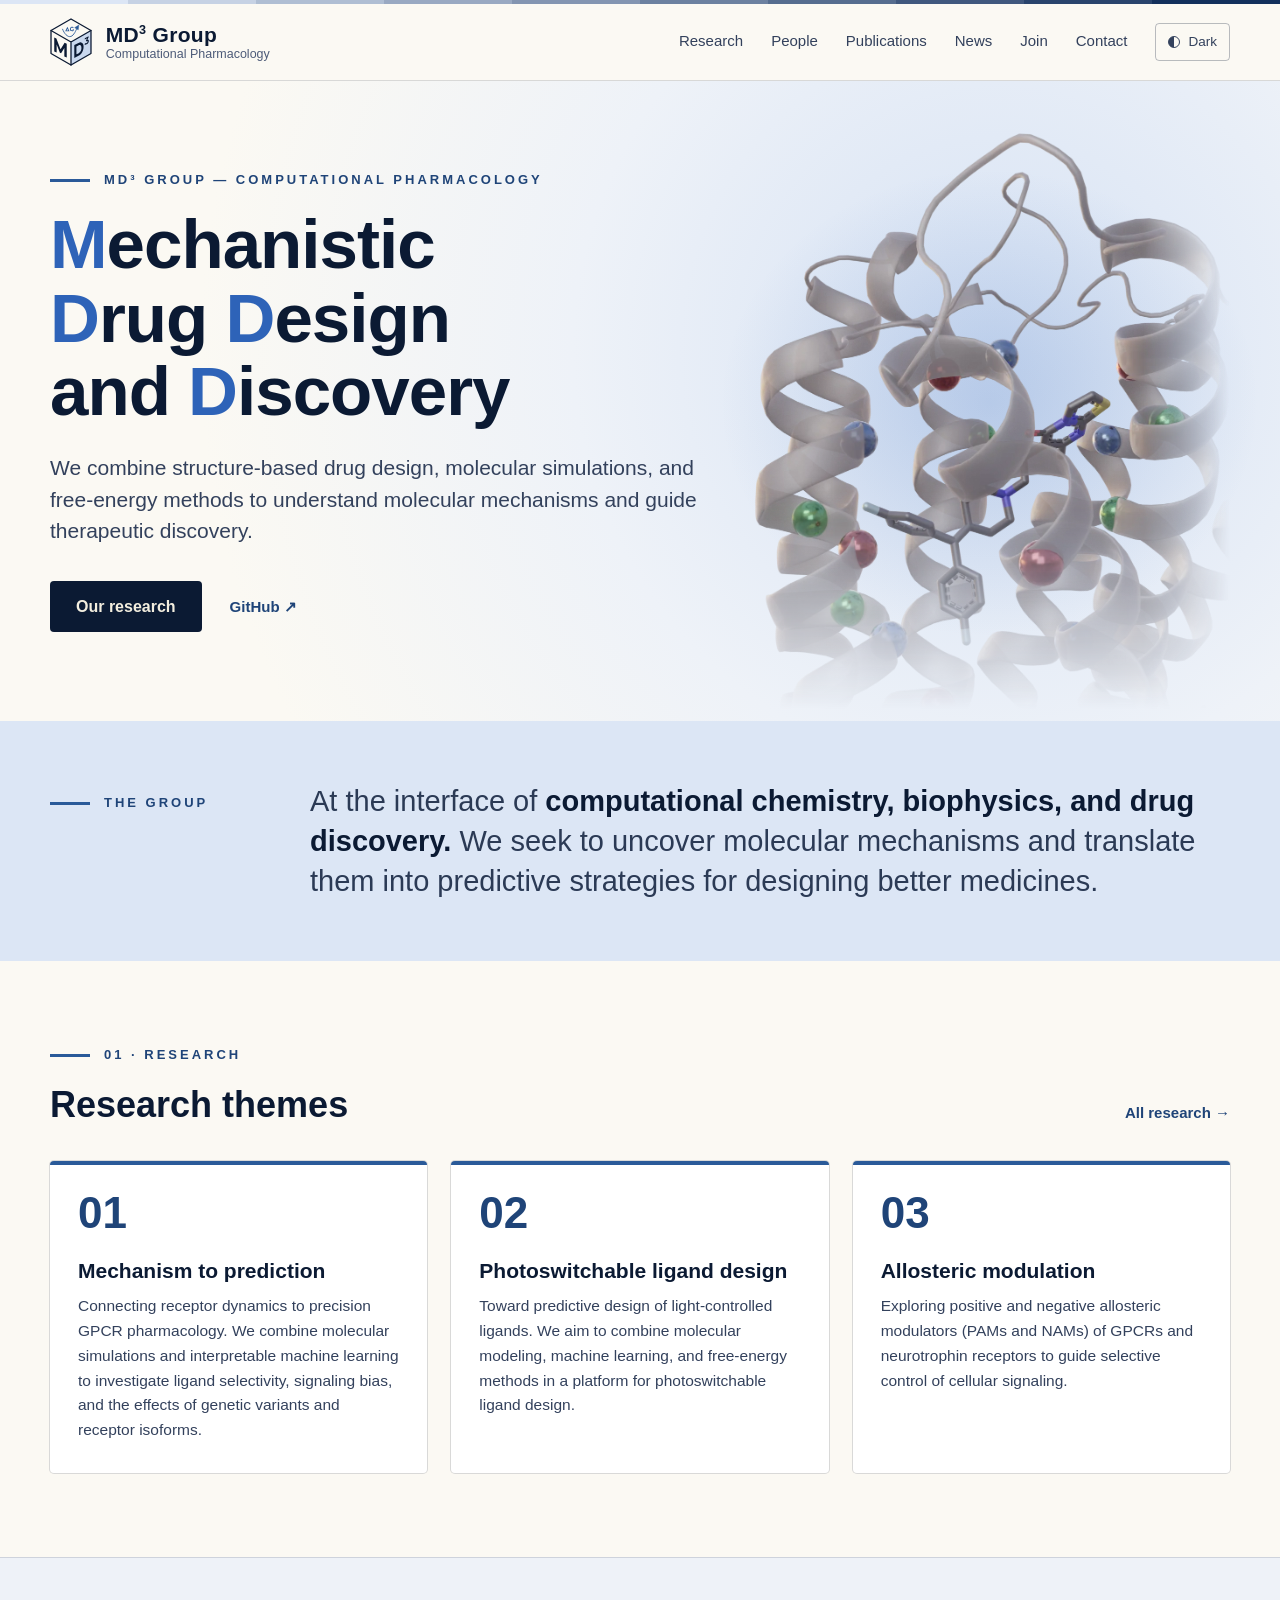
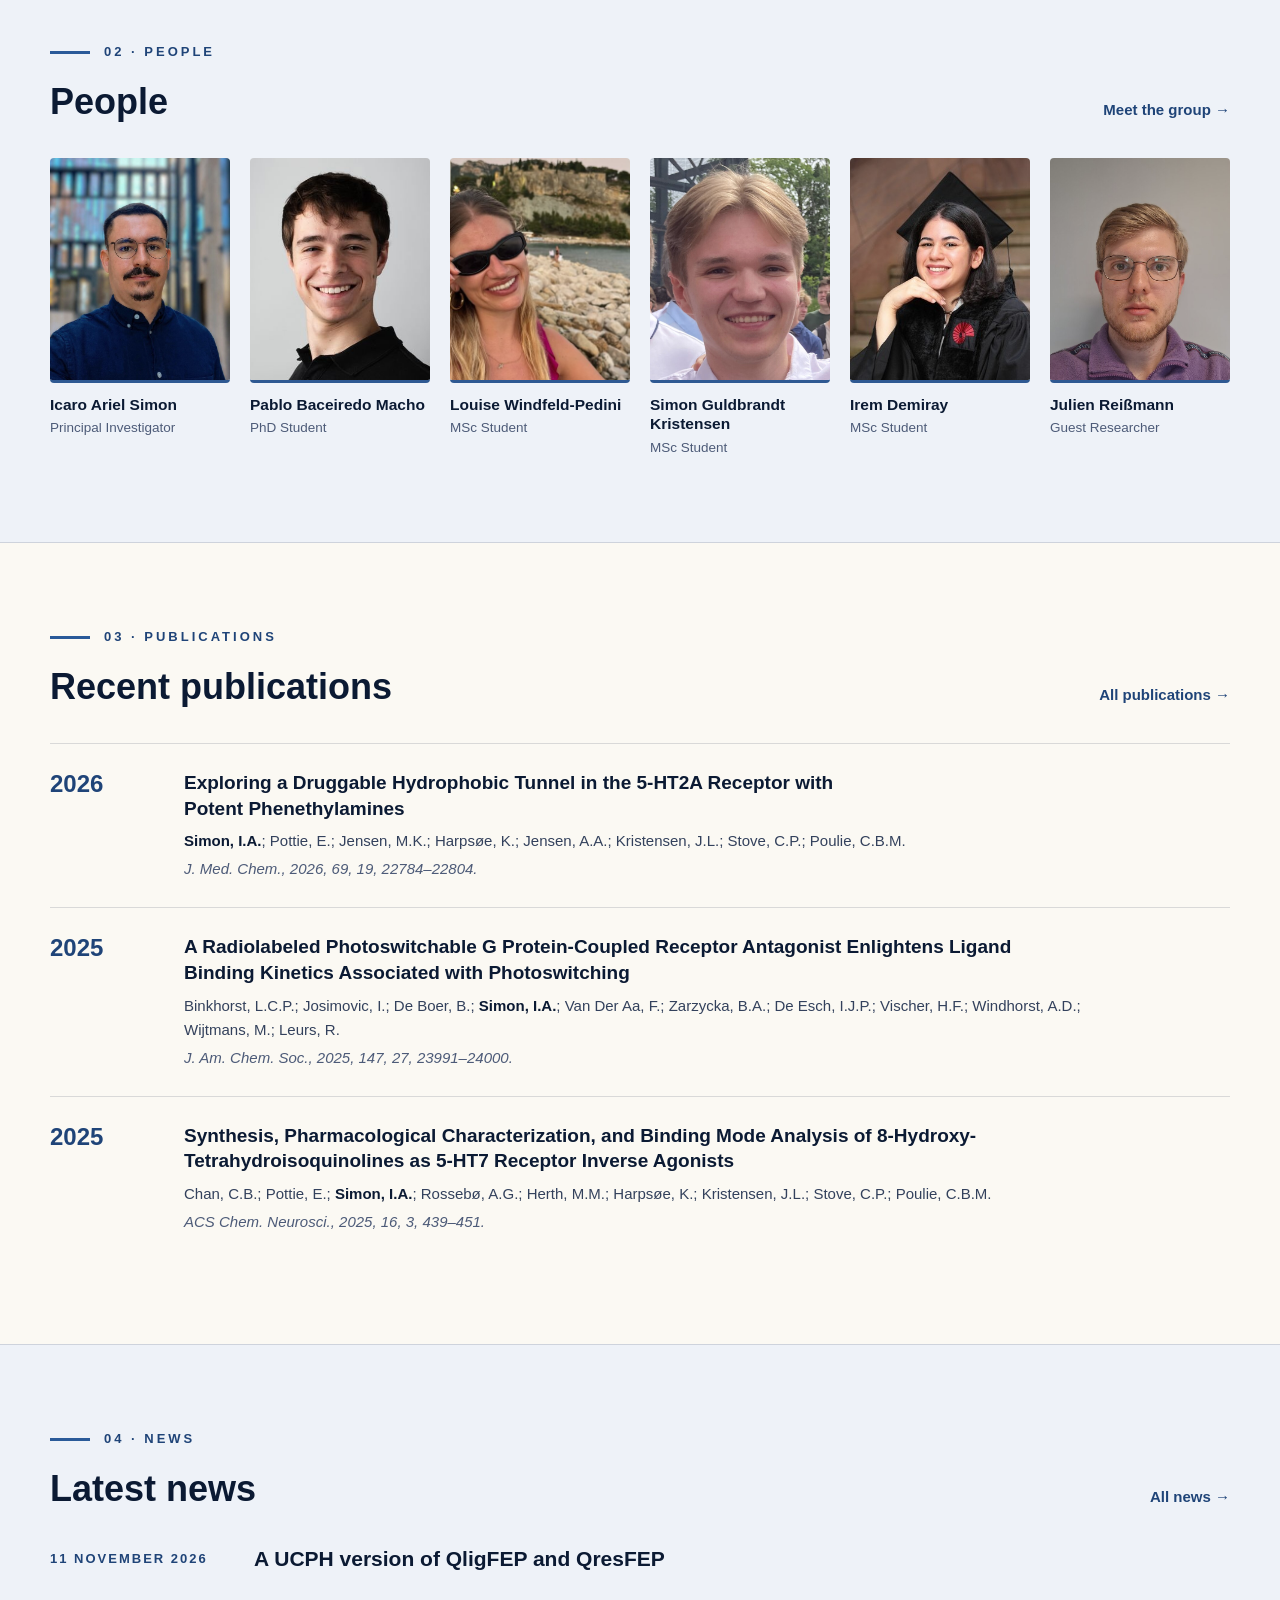
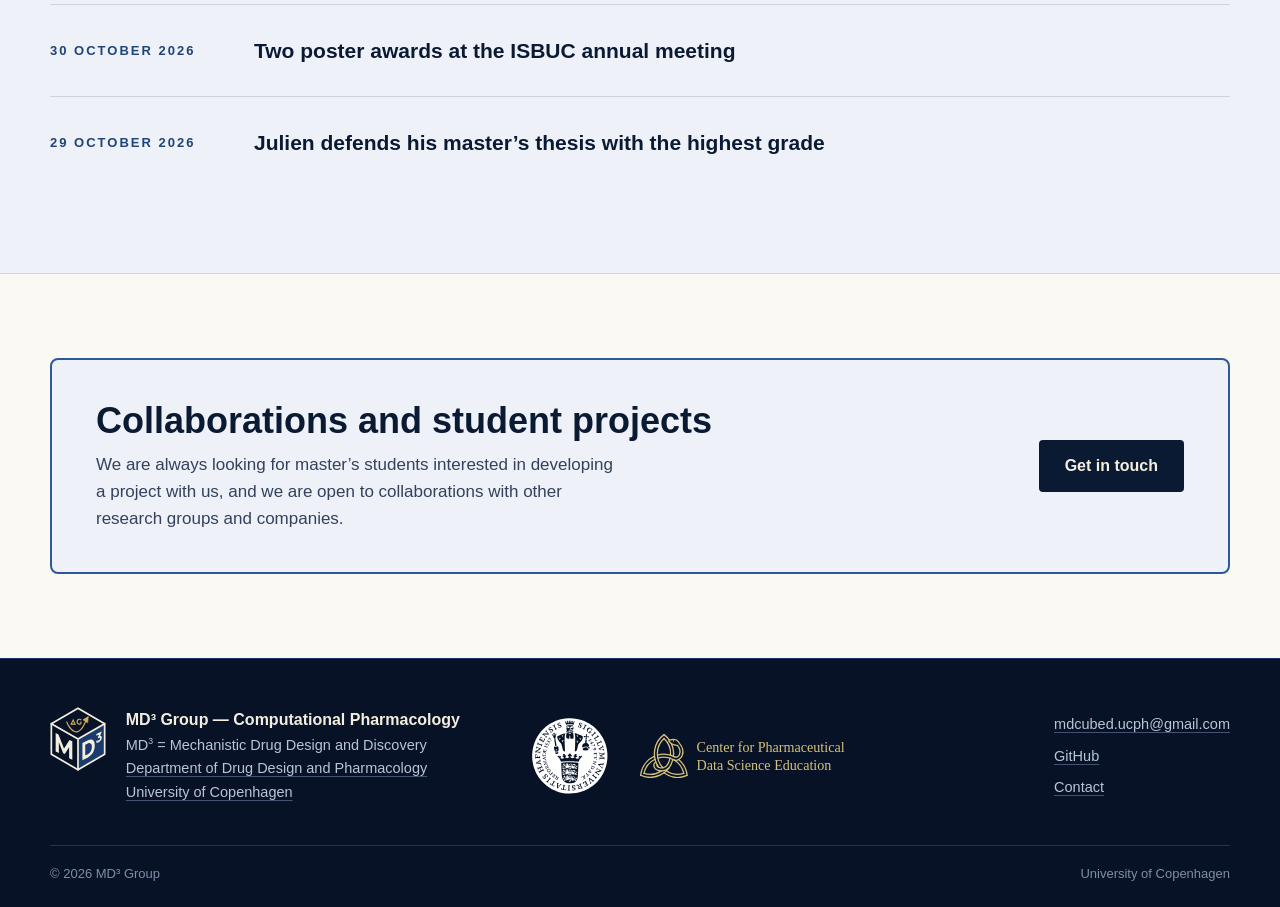
==== commit ee0d9539: "Small tweeks" ====
--- a/site/index.html
+++ b/site/index.html
@@ -3,10 +3,11 @@
 <head>
   <meta charset="utf-8">
   <meta name="viewport" content="width=device-width, initial-scale=1">
-  <title>MD³ Group — Mechanistic Drug Design and Discovery</title>
+  <title>MD³ Group — Computational Pharmacology | Mechanistic Drug Design and Discovery</title>
   <meta name="description" content="We combine structure-based drug design, molecular simulations, and free-energy methods to understand molecular mechanisms and guide therapeutic discovery.">
   <meta name="theme-color" content="#0B1A33">
-  <meta property="og:title" content="Mechanistic Drug Design and Discovery | MD³ Group">
+  <meta property="og:title" content="Mechanistic Drug Design and Discovery | MD³ Group — Computational Pharmacology">
+  <meta property="og:site_name" content="MD³ Group — Computational Pharmacology">
   <meta property="og:description" content="We combine structure-based drug design, molecular simulations, and free-energy methods to understand molecular mechanisms and guide therapeutic discovery.">
   <script>
     /* Light is the default (data-theme on <html>); a visitor who picked the dark theme keeps it.
@@ -15,6 +16,13 @@
       document.documentElement.dataset.theme = localStorage.getItem('theme') === 'dark' ? 'dark' : 'light';
     } catch (e) {}
   </script>
+  <script type="application/ld+json">
+    {"@context": "https://schema.org", "@type": "ResearchOrganization",
+     "name": "MD\u00b3 Group",
+     "alternateName": ["Computational Pharmacology", "Mechanistic Drug Design and Discovery"],
+     "url": "https://mdcubed.github.io/", "email": "mdcubed.ucph@gmail.com", "sameAs": ["https://github.com/mdcubed"],
+     "parentOrganization": {"@type": "CollegeOrUniversity", "name": "University of Copenhagen", "url": "https://www.ku.dk/en"}}
+  </script>
   <link rel="icon" type="image/svg+xml" href="assets/logo/md3-mark-solid.svg">
   <link rel="stylesheet" href="assets/style.css">
   <script defer src="assets/main.js"></script>
@@ -26,12 +34,12 @@
 
   <header class="site-header">
     <div class="container header-inner">
-      <a class="brand" href="index.html" aria-label="MD³ Group home">
+      <a class="brand" href="index.html" aria-label="MD³ Group — Computational Pharmacology, home">
         <img class="only-dark" src="assets/logo/md3-mark-dark.svg" width="624" height="716" alt="">
         <img class="only-light" src="assets/logo/md3-mark-blue.svg" width="624" height="716" alt="">
         <span class="brand-text">
           <span class="brand-name">MD<sup>3</sup> Group</span>
-          <span class="brand-sub">Mechanistic Drug Design and Discovery</span>
+          <span class="brand-sub">Computational Pharmacology</span>
         </span>
       </a>
       <button class="theme-toggle" type="button" hidden></button>
@@ -51,8 +59,8 @@
 <section class="hero">
   <div class="container hero-inner">
     <div class="hero-copy">
-      <p class="eyebrow">MD³ Group · University of Copenhagen</p>
-      <h1>Mechanistic Drug Design and Discovery</h1>
+      <p class="eyebrow">MD³ Group — Computational Pharmacology</p>
+      <h1><span class="initial">M</span>echanistic <span class="initial">D</span>rug <span class="initial">D</span>esign and <span class="initial">D</span>iscovery</h1>
       <p class="lead">We combine structure-based drug design, molecular simulations, and free-energy methods to understand molecular mechanisms and guide therapeutic discovery.</p>
       <div class="actions">
         <a class="button" href="research.html">Our research</a>
@@ -236,15 +244,20 @@
       <div class="footer-about">
         <img class="footer-mark" src="assets/logo/md3-mark-dark.svg" width="624" height="716" alt="" loading="lazy">
         <p>
-          <strong>MD³ Group</strong><br>
-          Mechanistic Drug Design and Discovery<br>
+          <strong>MD³ Group — Computational Pharmacology</strong><br>
+          MD<sup>3</sup> = Mechanistic Drug Design and Discovery<br>
           <a href="https://drug.ku.dk/">Department of Drug Design and Pharmacology</a><br>
           <a href="https://www.ku.dk/en">University of Copenhagen</a>
         </p>
       </div>
-      <a class="footer-partner" href="https://cpdse.dk/">
-        <img src="assets/cpdse-logo.svg" alt="CPDSE — Center for Pharmaceutical Data Science Education" loading="lazy">
-      </a>
+      <div class="footer-logos">
+        <a class="footer-institution" href="https://www.ku.dk/en">
+          <img src="assets/ku-seal-white.svg" alt="University of Copenhagen" width="400" height="399" loading="lazy">
+        </a>
+        <a class="footer-partner" href="https://cpdse.dk/">
+          <img src="assets/cpdse-logo.svg" alt="CPDSE — Center for Pharmaceutical Data Science Education" loading="lazy">
+        </a>
+      </div>
       <ul class="footer-links">
         <li><a href="mailto:mdcubed.ucph@gmail.com">mdcubed.ucph@gmail.com</a></li>
         <li><a href="https://github.com/mdcubed">GitHub</a></li>
--- a/site/assets/style.css
+++ b/site/assets/style.css
@@ -50,6 +50,7 @@
   --text: #B9C4D8;
   --caption: #9FB4DC;
   --dim: #7F8DA8;
+  --initial: #D4AF5A;       /* the M, D, D, D of the home heading */
   --button-bg: #D4AF5A;
   --button-fg: #0B1A33;
   --button-hover: #E9CF8A;
@@ -83,6 +84,7 @@
   --text: #33415C;
   --caption: #4D5B78;
   --dim: #66728A;
+  --initial: #2E63B8;
   --button-bg: #0B1A33;
   --button-fg: #F3EEDF;
   --button-hover: #13305C;
@@ -246,6 +248,7 @@
 .hero-inner { display: grid; grid-template-columns: 1.15fr 0.85fr; gap: 48px; align-items: center; min-height: min(640px, 78vh); }
 .hero-copy { padding: 72px 0; }
 .hero h1 { font-size: clamp(40px, 5.4vw, 70px); line-height: 1.06; letter-spacing: -1px; margin-bottom: 24px; }
+.hero h1 .initial { color: var(--initial); }
 .hero .lead { margin-bottom: 34px; }
 .actions { display: flex; align-items: center; flex-wrap: wrap; gap: 28px; }
 
@@ -419,14 +422,16 @@
 /* ------------------------------------------------------------------ footer */
 
 .site-footer { background: var(--navy-deep); border-top: 1px solid var(--line); font-size: 14.5px; }
-.footer-inner { display: grid; grid-template-columns: 1.3fr 1fr auto; gap: 48px; align-items: center; padding-block: 48px 40px; }
+.footer-inner { display: grid; grid-template-columns: 1.1fr 1.2fr auto; gap: 48px; align-items: center; padding-block: 48px 40px; }
 .footer-about { display: flex; gap: 20px; align-items: flex-start; }
 .footer-mark { width: auto; height: 64px; flex: none; }
 .footer-about p { margin: 0; line-height: 1.65; }
 .footer-about strong { color: var(--heading); font-family: var(--heading-font); font-size: 16px; }
 .site-footer a { color: var(--text); text-decoration-color: rgba(159, 180, 220, 0.4); }
 .site-footer a:hover { color: var(--heading); }
-.footer-partner img { display: block; width: 260px; }
+.footer-logos { display: flex; align-items: center; flex-wrap: wrap; gap: 20px 32px; }
+.footer-institution img { display: block; width: 76px; height: 76px; }
+.footer-partner img { display: block; width: 240px; }
 .footer-links { list-style: none; margin: 0; padding: 0; display: grid; gap: 8px; }
 .footer-base { display: flex; justify-content: space-between; gap: 16px; padding-block: 18px 22px; border-top: 1px solid var(--line); color: var(--dim); font-size: 13px; }
 
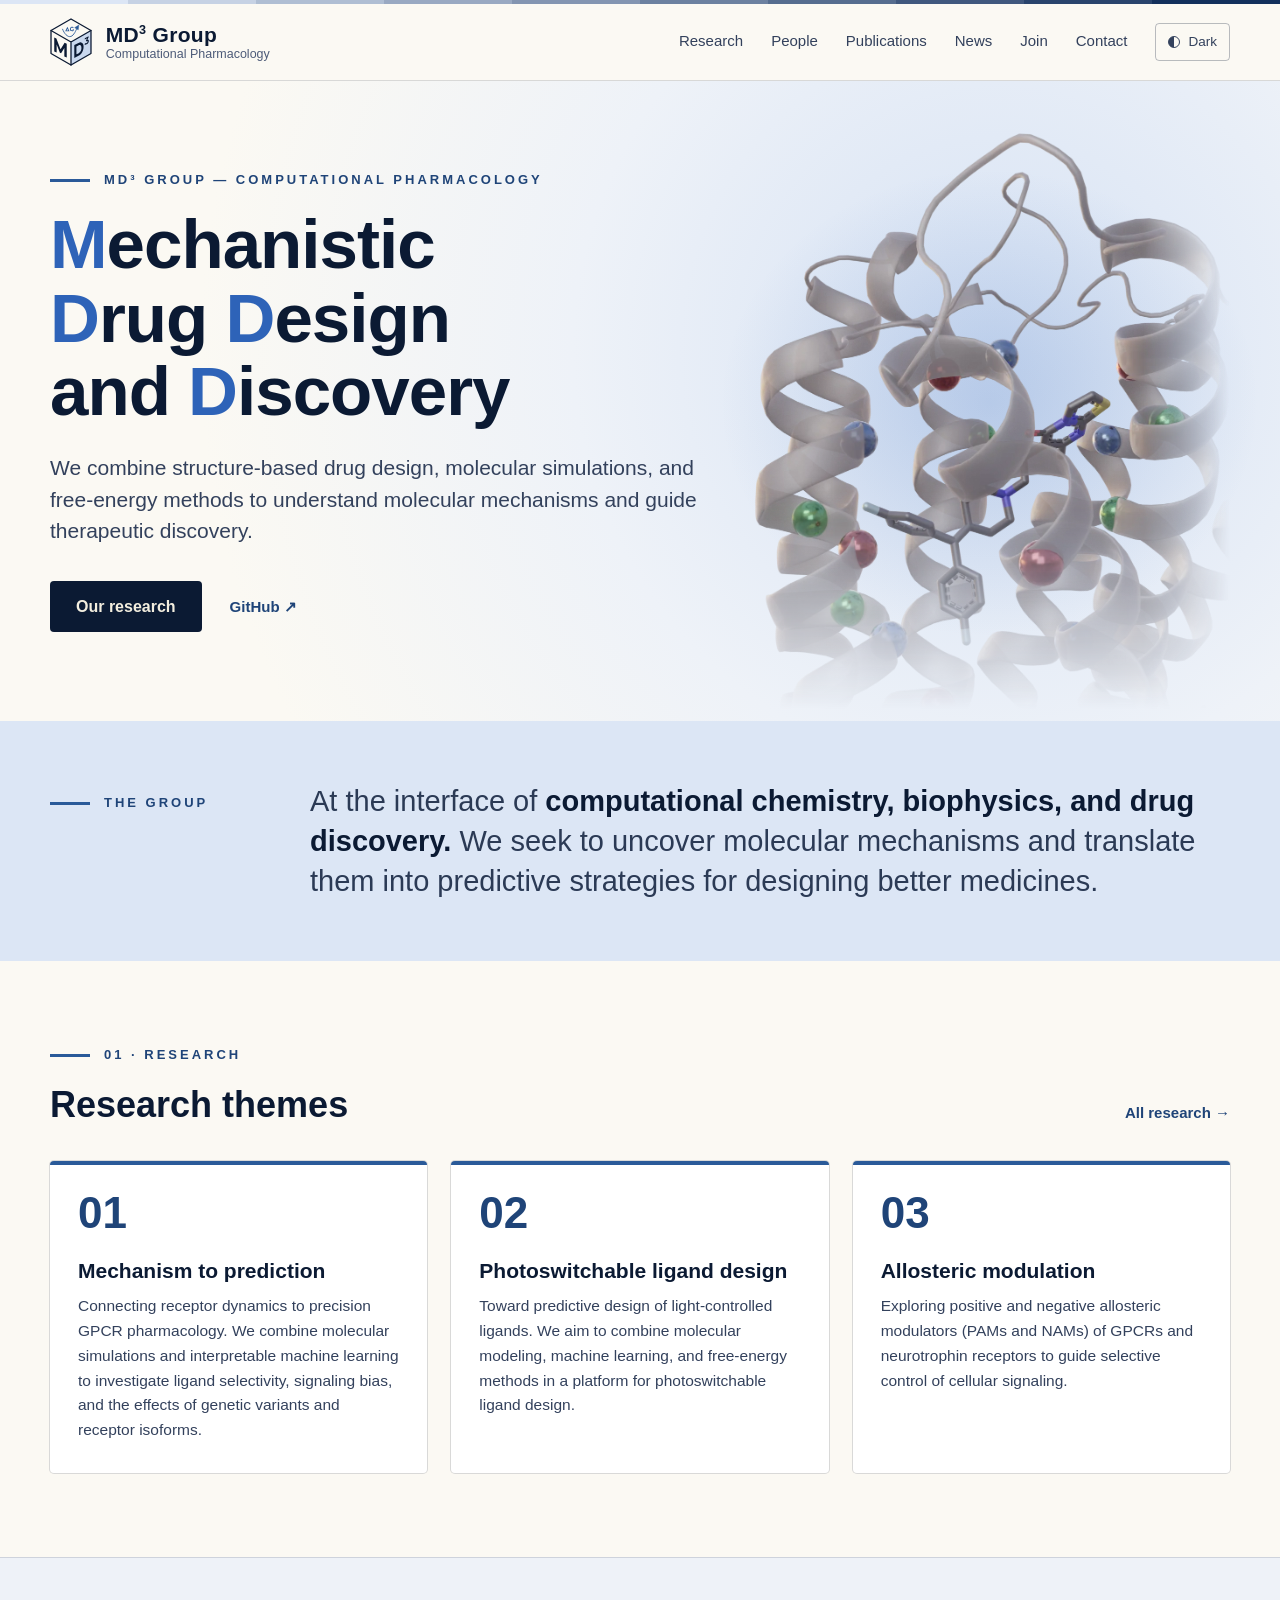
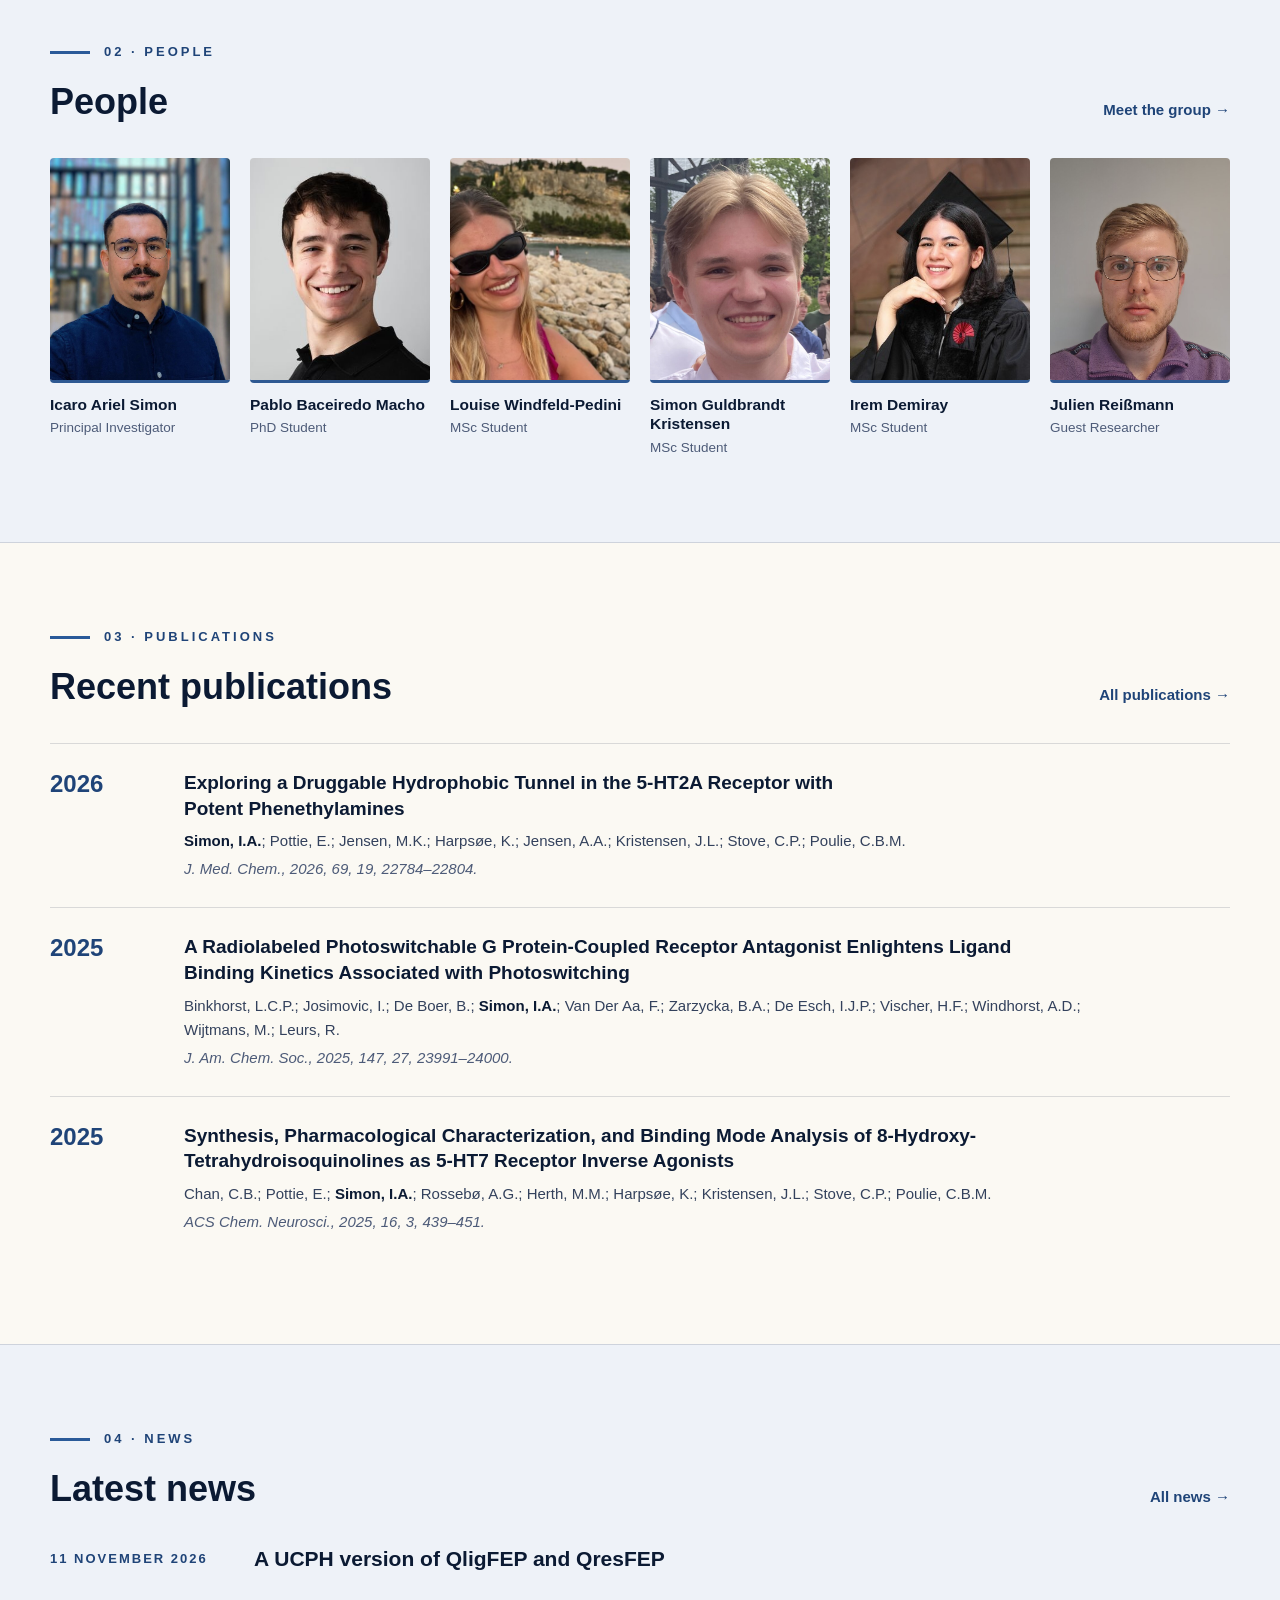
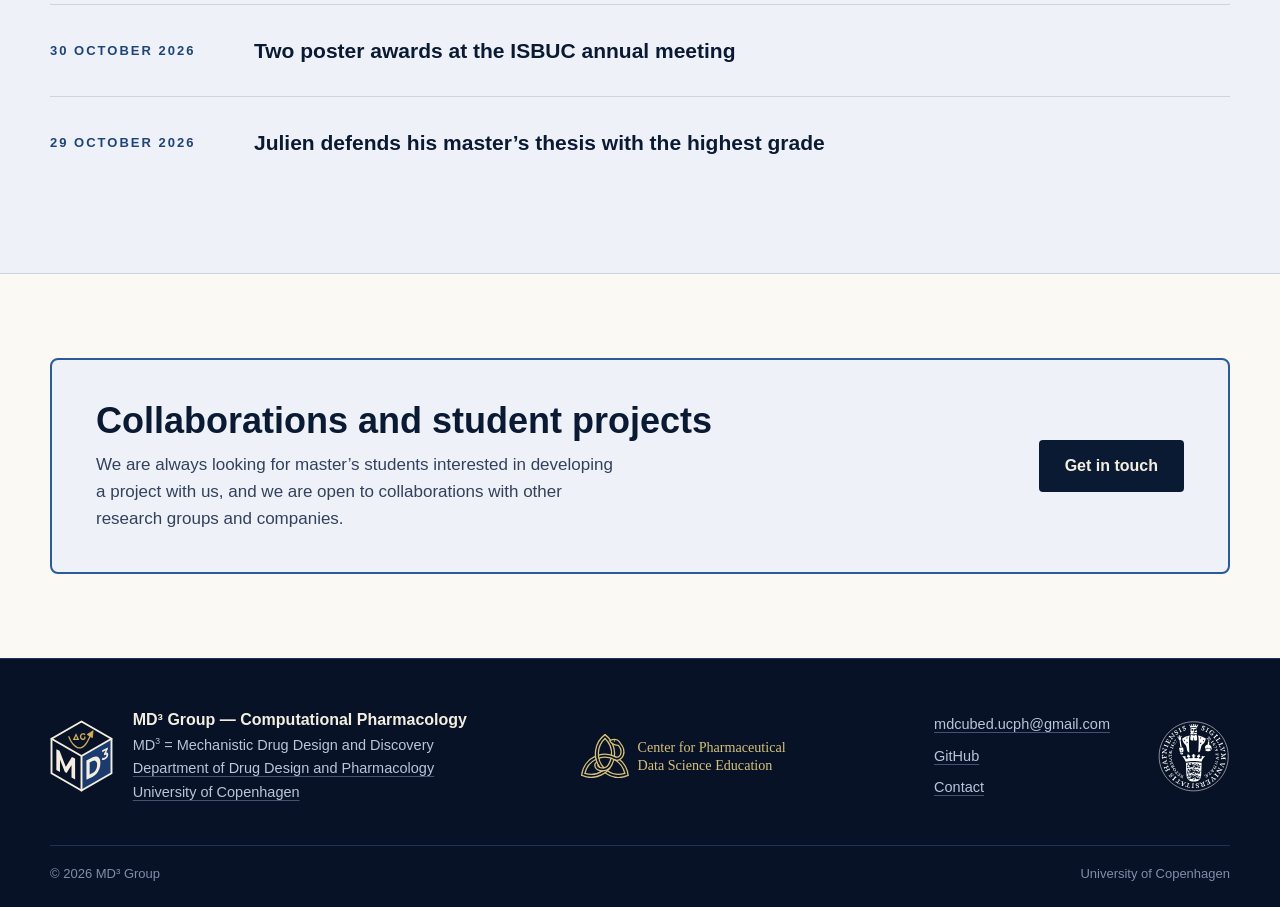
==== commit 8ed3d9fa: "Small tweeks on the logos" ====
--- a/site/index.html
+++ b/site/index.html
@@ -24,8 +24,8 @@
      "parentOrganization": {"@type": "CollegeOrUniversity", "name": "University of Copenhagen", "url": "https://www.ku.dk/en"}}
   </script>
   <link rel="icon" type="image/svg+xml" href="assets/logo/md3-mark-solid.svg">
-  <link rel="stylesheet" href="assets/style.css">
-  <script defer src="assets/main.js"></script>
+  <link rel="stylesheet" href="assets/style.css?v=2c817d32">
+  <script defer src="assets/main.js?v=2c817d32"></script>
 </head>
 <body class="page-home">
   <a class="skip" href="#main">Skip to content</a>
@@ -35,8 +35,8 @@
   <header class="site-header">
     <div class="container header-inner">
       <a class="brand" href="index.html" aria-label="MD³ Group — Computational Pharmacology, home">
-        <img class="only-dark" src="assets/logo/md3-mark-dark.svg" width="624" height="716" alt="">
-        <img class="only-light" src="assets/logo/md3-mark-blue.svg" width="624" height="716" alt="">
+        <img class="only-dark" src="assets/logo/md3-mark-dark.svg" width="42" height="48" alt="">
+        <img class="only-light" src="assets/logo/md3-mark-blue.svg" width="42" height="48" alt="">
         <span class="brand-text">
           <span class="brand-name">MD<sup>3</sup> Group</span>
           <span class="brand-sub">Computational Pharmacology</span>
@@ -242,7 +242,7 @@
   <footer class="site-footer">
     <div class="container footer-inner">
       <div class="footer-about">
-        <img class="footer-mark" src="assets/logo/md3-mark-dark.svg" width="624" height="716" alt="" loading="lazy">
+        <img class="footer-mark" src="assets/logo/md3-mark-dark.svg" width="63" height="72" alt="" loading="lazy">
         <p>
           <strong>MD³ Group — Computational Pharmacology</strong><br>
           MD<sup>3</sup> = Mechanistic Drug Design and Discovery<br>
@@ -250,19 +250,17 @@
           <a href="https://www.ku.dk/en">University of Copenhagen</a>
         </p>
       </div>
-      <div class="footer-logos">
-        <a class="footer-institution" href="https://www.ku.dk/en">
-          <img src="assets/ku-seal-white.svg" alt="University of Copenhagen" width="400" height="399" loading="lazy">
-        </a>
-        <a class="footer-partner" href="https://cpdse.dk/">
-          <img src="assets/cpdse-logo.svg" alt="CPDSE — Center for Pharmaceutical Data Science Education" loading="lazy">
-        </a>
-      </div>
+      <a class="footer-partner" href="https://cpdse.dk/">
+        <img src="assets/cpdse-logo.svg" alt="CPDSE — Center for Pharmaceutical Data Science Education" width="240" height="44" loading="lazy">
+      </a>
       <ul class="footer-links">
         <li><a href="mailto:mdcubed.ucph@gmail.com">mdcubed.ucph@gmail.com</a></li>
         <li><a href="https://github.com/mdcubed">GitHub</a></li>
         <li><a href="contact.html">Contact</a></li>
       </ul>
+      <a class="footer-institution" href="https://www.ku.dk/en">
+        <img src="assets/ku-seal-white.svg" alt="University of Copenhagen" width="72" height="72" loading="lazy">
+      </a>
     </div>
     <div class="container footer-base">
       <span>© 2026 MD³ Group</span>
--- a/site/assets/style.css
+++ b/site/assets/style.css
@@ -422,17 +422,18 @@
 /* ------------------------------------------------------------------ footer */
 
 .site-footer { background: var(--navy-deep); border-top: 1px solid var(--line); font-size: 14.5px; }
-.footer-inner { display: grid; grid-template-columns: 1.1fr 1.2fr auto; gap: 48px; align-items: center; padding-block: 48px 40px; }
-.footer-about { display: flex; gap: 20px; align-items: flex-start; }
-.footer-mark { width: auto; height: 64px; flex: none; }
+.footer-inner { display: grid; grid-template-columns: auto 1fr auto auto; grid-template-areas: "about partner links seal"; gap: 48px; align-items: center; padding-block: 48px 40px; }
+.footer-about { grid-area: about; display: flex; gap: 20px; align-items: center; }
+.footer-mark { width: auto; height: 72px; flex: none; }
 .footer-about p { margin: 0; line-height: 1.65; }
 .footer-about strong { color: var(--heading); font-family: var(--heading-font); font-size: 16px; }
 .site-footer a { color: var(--text); text-decoration-color: rgba(159, 180, 220, 0.4); }
 .site-footer a:hover { color: var(--heading); }
-.footer-logos { display: flex; align-items: center; flex-wrap: wrap; gap: 20px 32px; }
-.footer-institution img { display: block; width: 76px; height: 76px; }
-.footer-partner img { display: block; width: 240px; }
-.footer-links { list-style: none; margin: 0; padding: 0; display: grid; gap: 8px; }
+.footer-partner { grid-area: partner; justify-self: center; }
+.footer-institution { grid-area: seal; justify-self: end; }
+.footer-institution img { display: block; width: 72px; height: 72px; }
+.footer-partner img { display: block; width: 240px; height: auto; }
+.footer-links { grid-area: links; list-style: none; margin: 0; padding: 0; display: grid; gap: 8px; }
 .footer-base { display: flex; justify-content: space-between; gap: 16px; padding-block: 18px 22px; border-top: 1px solid var(--line); color: var(--dim); font-size: 13px; }
 
 /* -------------------------------------------------------------- responsive */
@@ -445,7 +446,8 @@
   .faces { grid-template-columns: repeat(3, 1fr); gap: 24px 20px; }
   .person { grid-template-columns: 180px 1fr; }
   .person-project { grid-column: 2; }
-  .footer-inner { grid-template-columns: 1fr 1fr; }
+  .footer-inner { grid-template-columns: 1fr auto; grid-template-areas: "about about" "partner seal" "links links"; gap: 36px 24px; }
+  .footer-partner { justify-self: start; }
   .page-head-split { grid-template-columns: 1fr 220px; gap: 32px; }
 }
 
@@ -493,8 +495,9 @@
   .pub-year-group, .pub, .news-item { grid-template-columns: 1fr; gap: 8px; }
   .pub-year-label { position: static; font-size: 26px; }
 
-  .footer-inner { grid-template-columns: 1fr; gap: 32px; padding-block: 40px 32px; }
-  .footer-partner img { width: 220px; }
+  .footer-inner { gap: 28px 20px; padding-block: 40px 32px; }
+  .footer-partner img { width: 210px; }
+  .footer-institution img { width: 64px; height: 64px; }
   .footer-base { flex-direction: column; gap: 4px; }
 }
 
